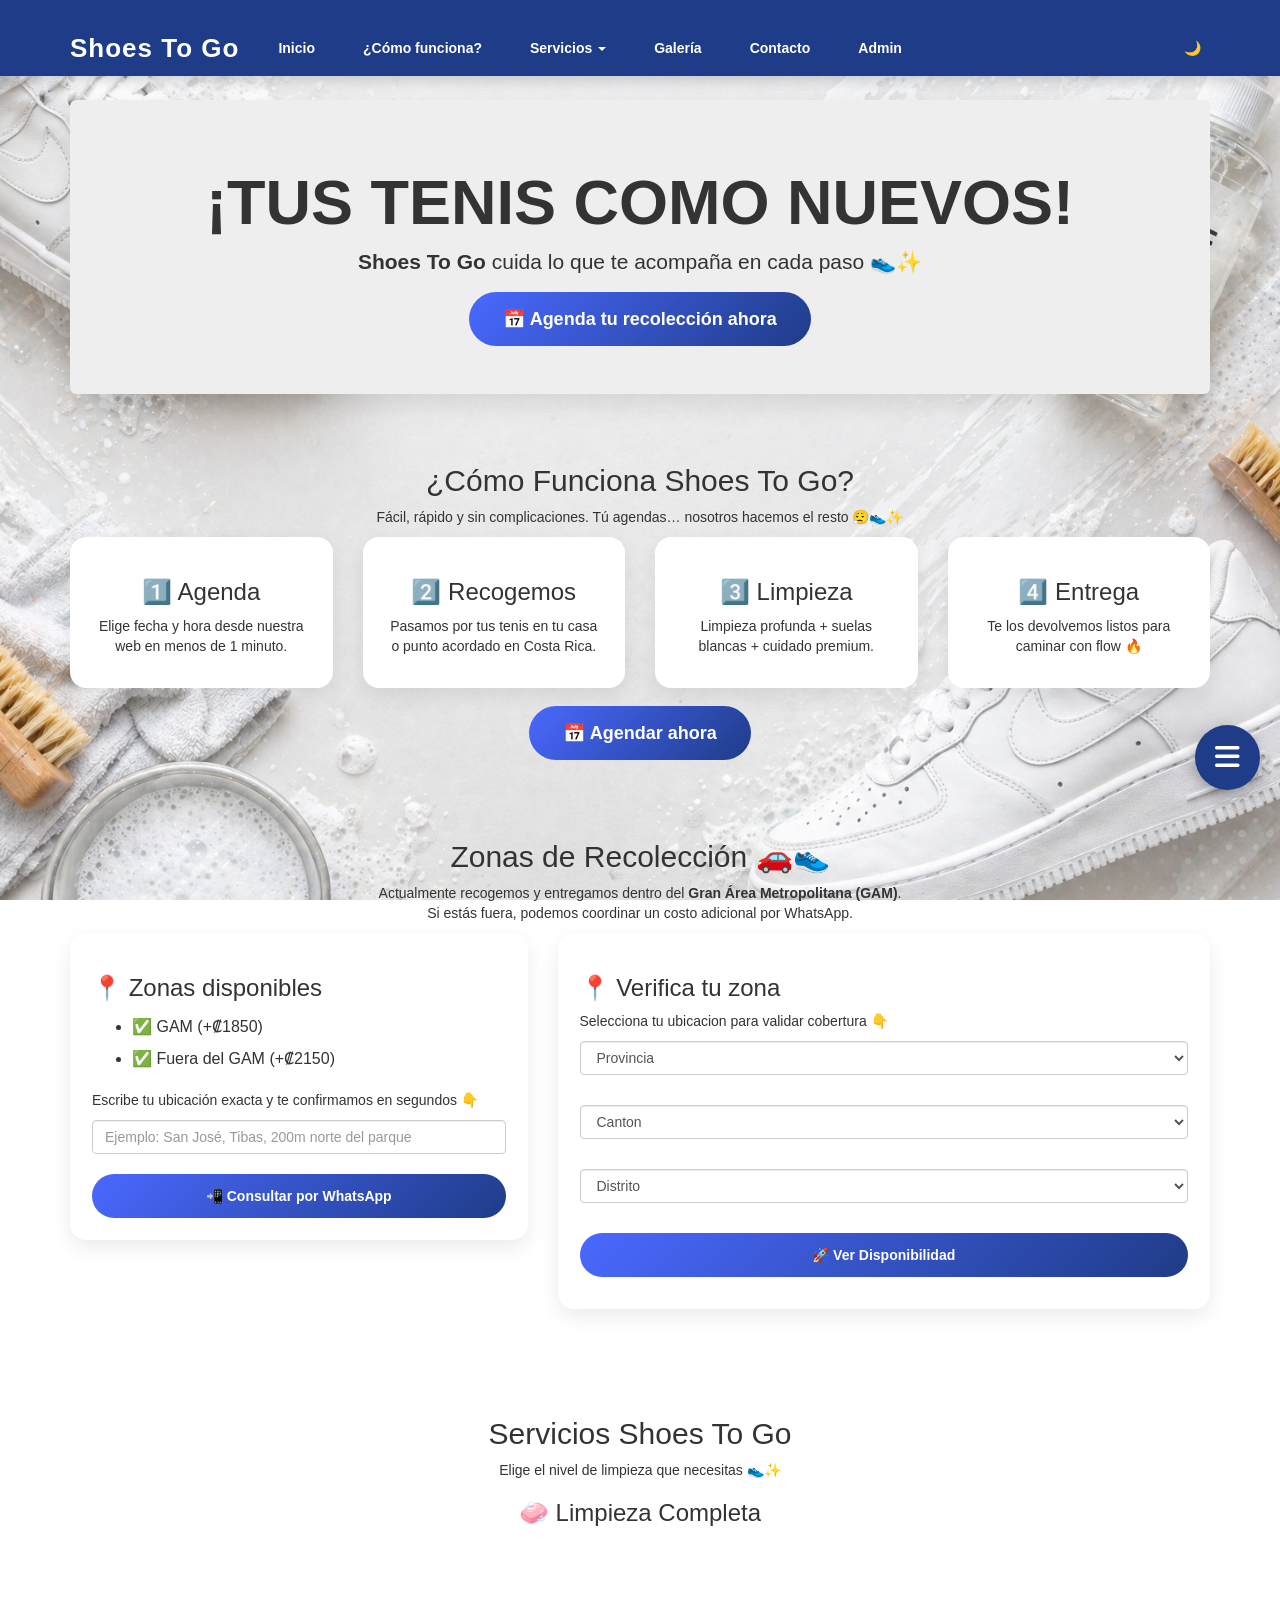
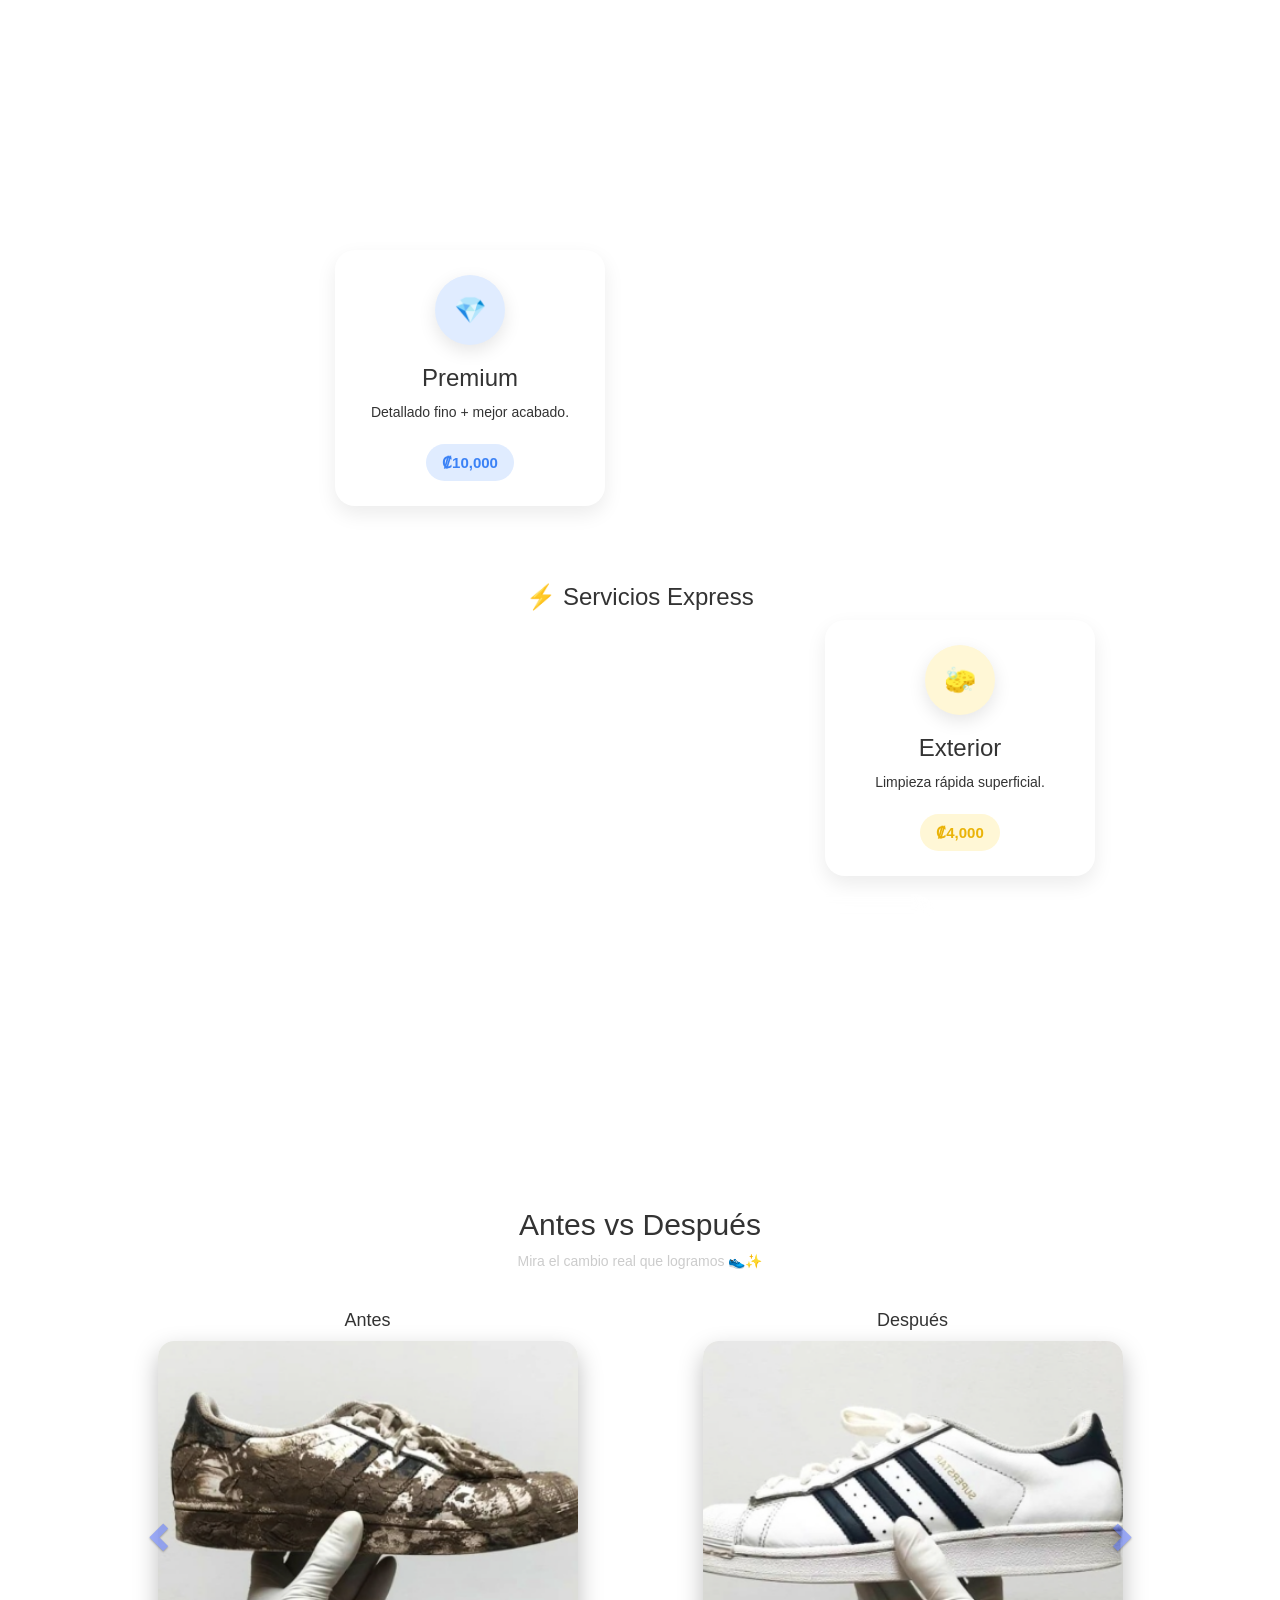
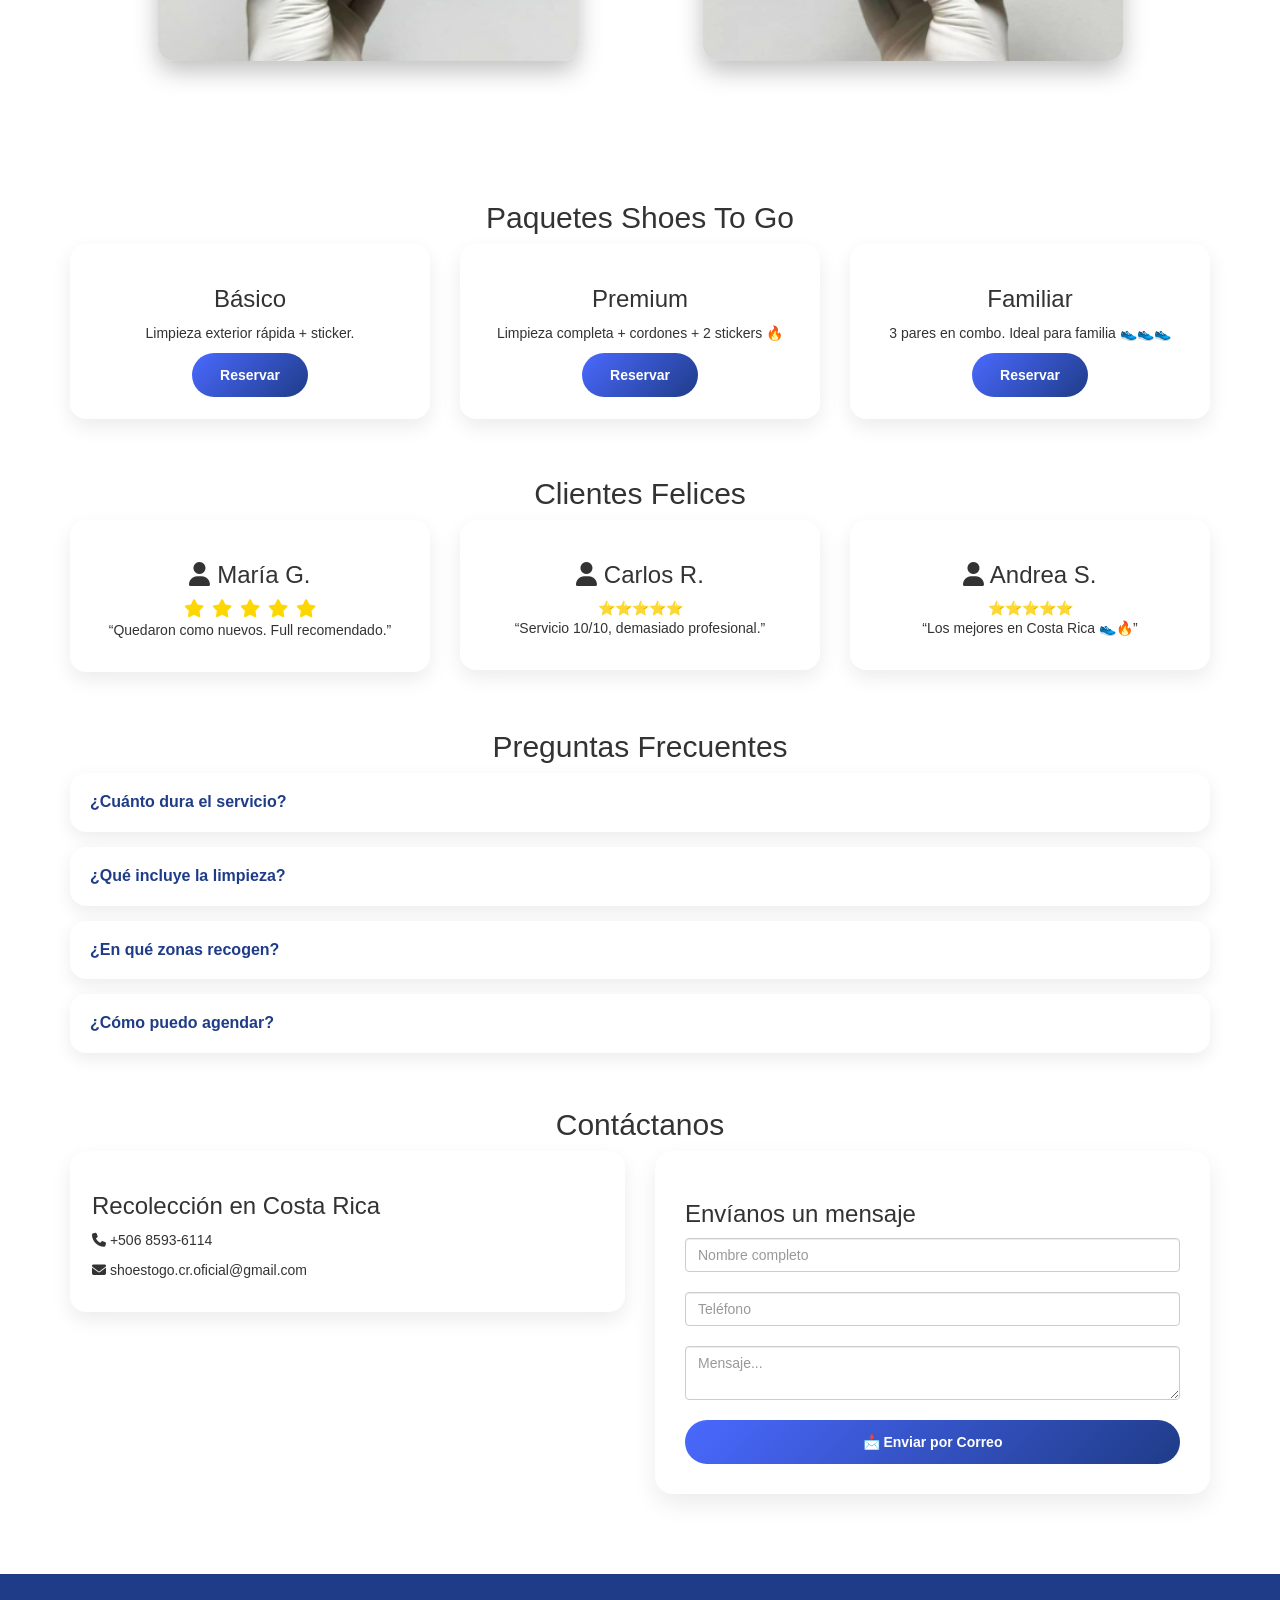
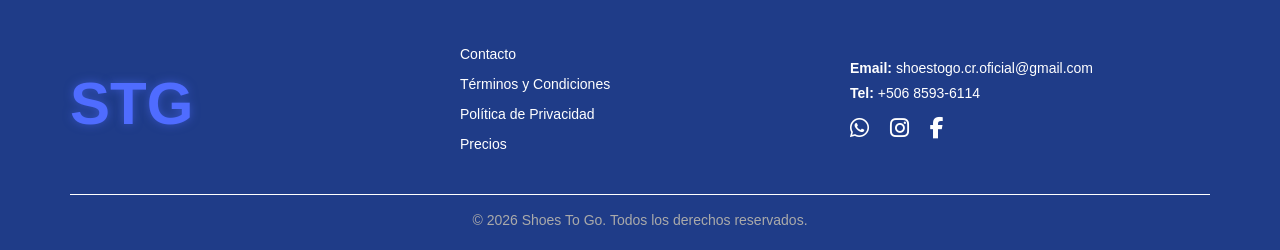
==== admin.html @ 9228f781 "Update admin.html" ====
<!DOCTYPE html>
<html lang="es">
<head>
<meta charset="UTF-8">
<title>Panel Admin | Shoes To Go</title>

<!-- Bootstrap -->
<link rel="stylesheet" href="https://maxcdn.bootstrapcdn.com/bootstrap/3.4.1/css/bootstrap.min.css">

<!-- TU CSS -->
<link rel="stylesheet" href="../style.css">

</head>

<body>

<!-- 🔒 LOGIN SIMPLE -->
<script>
let password = prompt("Ingrese contraseña");

if (password !== "N10e031583#") {
  alert("Acceso denegado");
  window.location.href = "index.html";
}
</script>

<div class="container">

  <h1 class="text-center">📊 Panel de Reservas</h1>

  <!-- 🔍 FILTRO -->
  <div class="text-center" style="margin-bottom:20px;">
    <input type="date" id="filtroFecha" class="form-control" style="width:200px; display:inline;">
    <button onclick="filtrar()" class="btn btn-primary">Filtrar</button>
    <button onclick="location.reload()" class="btn btn-default">Reset</button>
  </div>

  <!-- 💰 TOTAL -->
  <h3 class="text-center">💰 Total del día: <span id="totalDia">₡0</span></h3>

  <!-- 📋 TABLA -->
  <table class="table table-bordered">
    <thead>
      <tr>
        <th>Fecha</th>
        <th>Hora</th>
        <th>Cliente</th>
        <th>Servicio</th>
        <th>Total</th>
        <th>Acción</th>
      </tr>
    </thead>
    <tbody id="tablaReservas"></tbody>
  </table>

</div>

<!-- 🔥 FIREBASE -->
<script type="module">
import { initializeApp } from "https://www.gstatic.com/firebasejs/12.2.1/firebase-app.js";
import { getFirestore, collection, getDocs, deleteDoc, doc } from "https://www.gstatic.com/firebasejs/12.2.1/firebase-firestore.js";

const firebaseConfig = {
  apiKey: "AIzaSyBBHvm1l1LeutIsRWRnY1VtX_zbtYdESBU",
  authDomain: "shoes-to-go-8d5ed.firebaseapp.com",
  projectId: "shoes-to-go-8d5ed",
  storageBucket: "shoes-to-go-8d5ed.firebasestorage.app",
  messagingSenderId: "330613583692",
  appId: "1:330613583692:web:93935f1cec184a05e529e9"
};

const app = initializeApp(firebaseConfig);
const db = getFirestore(app);

// 🔥 CARGAR RESERVAS
async function cargarReservas() {
  let tabla = document.getElementById("tablaReservas");
  let total = 0;

  tabla.innerHTML = "";

  let snapshot = await getDocs(collection(db, "reservas"));

  snapshot.forEach(docSnap => {
    let data = docSnap.data();

    total += parseInt(data.total.replace(/[₡,]/g, "")) || 0;

    let fila = `
      <tr>
        <td>${data.fecha}</td>
        <td>${data.hora}</td>
        <td>${data.nombre}</td>
        <td>${data.servicio}</td>
        <td>${data.total}</td>
        <td>
          <button onclick="eliminarReserva('${docSnap.id}')" class="btn btn-danger btn-xs">❌</button>
        </td>
      </tr>
    `;

    tabla.innerHTML += fila;
  });

  document.getElementById("totalDia").innerText = "₡" + total.toLocaleString();
}

// 🔥 ELIMINAR
window.eliminarReserva = async function(id) {
  if (!confirm("¿Eliminar reserva?")) return;

  await deleteDoc(doc(db, "reservas", id));
  cargarReservas();
};

// 🔥 FILTRAR
window.filtrar = async function() {
  let fechaFiltro = document.getElementById("filtroFecha").value;
  let tabla = document.getElementById("tablaReservas");
  let total = 0;

  tabla.innerHTML = "";

  let snapshot = await getDocs(collection(db, "reservas"));

  snapshot.forEach(docSnap => {
    let data = docSnap.data();

    if (fechaFiltro && data.fecha !== fechaFiltro) return;

    total += parseInt(data.total.replace(/[₡,]/g, "")) || 0;

    let fila = `
      <tr>
        <td>${data.fecha}</td>
        <td>${data.hora}</td>
        <td>${data.nombre}</td>
        <td>${data.servicio}</td>
        <td>${data.total}</td>
        <td>
          <button onclick="eliminarReserva('${docSnap.id}')" class="btn btn-danger btn-xs">❌</button>
        </td>
      </tr>
    `;

    tabla.innerHTML += fila;
  });

  document.getElementById("totalDia").innerText = "₡" + total.toLocaleString();
};

cargarReservas();
</script>

<!-- 🌙 DARK MODE -->
<script>
if (localStorage.getItem("modoOscuro") === "true") {
  document.body.classList.add("dark-mode");
}
</script>

</body>
</html>
---- style.css ----
/* ============================= */
/* ✅ ESTILO GENERAL */
/* ============================= */

body {
    background: url("img/white.png") no-repeat center center fixed;
    background-size: cover;
    font-family: "Segoe UI", Tahoma, sans-serif;
    color: #333;
    padding-bottom: 80px;
    padding-top: 80px; /* 👈 ESTO ES LA SOLUCIÓN */
}

html, body {
    height: 100%;
}

body {
    display: flex;
    flex-direction: column;
    min-height: 100vh;
}

main {
    flex: 1;
}

.reservas-page {
    padding-top: 40px;
}

.container {
    margin-top: 20px;
    animation: fadeIn 0.6s ease-in-out;
}

/* ============================= */
/* 🔥 CONTACT HERO PRO */
/* ============================= */

.contact-hero {
  padding: 100px 0 60px;
  background: linear-gradient(135deg, rgba(74,105,255,0.1), rgba(0,0,0,0.05)),
              url("img/white.png");
  background-size: cover;
  background-position: center;
}

.contact-tag {
  color: #4a69ff;
  font-weight: bold;
  letter-spacing: 1px;
}

.contact-hero h1 {
  font-size: 42px;
  font-weight: bold;
  margin: 15px 0;
}

.contact-desc {
  font-size: 16px;
  opacity: 0.8;
}

.contact-points {
  margin-top: 20px;
}

.contact-points span {
  display: inline-block;
  margin-right: 15px;
  font-weight: 600;
}

.contact-img {
  width: 100%;
  max-width: 420px;
  border-radius: 20px;
  box-shadow: 0 20px 40px rgba(0,0,0,0.25);
}

/* ============================= */
/* 📞 CONTACT INFO */
/* ============================= */

.contact-info {
  padding: 80px 20px;
  text-align: center;
}

.contact-info h2 {
  font-size: 32px;
  margin-bottom: 10px;
}

.contact-info p {
  opacity: 0.8;
}

.contact-info .col-md-3 {
  margin-top: 30px;
  transition: 0.3s;
}

.contact-info .col-md-3:hover {
  transform: translateY(-5px);
}

.contact-info h3 {
  font-size: 28px;
}

.contact-info a {
  display: inline-block;
  margin-top: 10px;
  color: #4a69ff;
  font-weight: bold;
}

/* ============================= */
/* 🔥 HERO PREMIUM */
/* ============================= */

.contact-hero {
  padding: 100px 0;
  background: linear-gradient(135deg, #0b0f14, #1c1c1c);
  color: white;
}

.contact-tag {
  color: #4a69ff;
  font-weight: bold;
  letter-spacing: 1px;
}

.contact-hero h1 {
  font-size: 42px;
  font-weight: bold;
}

.contact-desc {
  margin: 20px 0;
  color: #ccc;
}

.contact-points span {
  display: inline-block;
  margin-right: 15px;
  font-weight: 600;
  color: #fff;
}

/* 🖼️ CARD IMAGEN */
.contact-card-img {
  background: #111;
  padding: 10px;
  border-radius: 20px;
  box-shadow: 0 20px 60px rgba(0,0,0,0.6);
}

.contact-card-img img {
  width: 100%;
  border-radius: 15px;
}

/* ============================= */
/* 📩 CONTACT INFO */
/* ============================= */

.contact-info {
  padding: 80px 20px;
  background: #111;
  color: white;
  text-align: center;
}

.contact-info h2 {
  font-size: 32px;
  margin-bottom: 15px;
}

.contact-info p {
  color: #bbb;
}

.contact-info .col-md-3 {
  margin-top: 30px;
}

/* ICONOS */
.contact-info h3 {
  font-size: 32px;
  color: #ff9900;
}

/* LINKS */
.contact-info a {
  display: inline-block;
  margin-top: 10px;
  color: #4a69ff;
  font-weight: bold;
}

/* HOVER PRO */
.contact-info .col-md-3:hover {
  transform: translateY(-5px);
  transition: 0.3s;
}

/* ============================= */
/* 🌙 MODO CLARO (opcional) */
/* ============================= */

body:not(.dark-mode) .contact-hero {
  background: linear-gradient(135deg, #f8f9ff, #eef2ff);
  color: #222;
}

body:not(.dark-mode) .contact-info {
  background: #fff;
  color: #222;
}

body:not(.dark-mode) .contact-info p {
  color: #555;
}

/* ============================= */
/* ☀️ FIX MODO CLARO CONTACT */
/* ============================= */

body:not(.dark-mode) .contact-hero {
  background: linear-gradient(135deg, #ffffff, #f3f6ff);
  color: #111;
}

body:not(.dark-mode) .contact-hero h1 {
  color: #111;
}

body:not(.dark-mode) .contact-desc {
  color: #444;
}

body:not(.dark-mode) .contact-points span {
  color: #222;
}

.contact-icon {
  font-size: 30px;
  margin-bottom: 10px;
  color: #1f3c88; /* 🔥 naranja como en la referencia */
}

/* Hover elegante */
.contact-info .col-md-3:hover .contact-icon {
  transform: scale(1.2);
  transition: 0.3s;
}

/* ============================= */
/* 🌙 DARK MODE CONTACT */
/* ============================= */

.dark-mode .contact-hero {
  background: linear-gradient(135deg, #0b0f14, #1c1c1c);
  color: white;
}

.dark-mode .contact-desc,
.dark-mode .contact-info p {
  color: #ccc;
}

.dark-mode .contact-info {
  background: transparent;
  color: white;
}

.dark-mode .contact-info a {
  color: #4a69ff;
}

/* ICONOS BASE */
.contact-icon {
  font-size: 32px;
  margin-bottom: 10px;
  transition: 0.3s;
}

/* COLORES DE MARCA */
.email {
  color: #4a69ff; /* azul tu marca */
}

.whatsapp {
  color: #25D366;
}

.facebook {
  color: #1877F2;
}

.instagram {
  color: #E1306C;
  text-shadow: 0 0 10px rgba(225,48,108,0.5);
}

@media (max-width: 768px) {
  .contact-info .col-md-3 {
    margin-bottom: 30px;
  }

  .contact-icon {
    font-size: 28px;
  }
}

.contact-icon {
  padding: 12px;
  border-radius: 50%;
  background: rgba(255,255,255,0.05);
}

/* HOVER PRO */
.contact-info .col-md-3:hover .contact-icon {
  transform: scale(1.2);
}

/* ============================= */
/* 📦 CONTACT CARDS */
/* ============================= */

.contact-card {
  background: rgba(255,255,255,0.05);
  padding: 25px;
  border-radius: 20px;
  text-align: center;
  backdrop-filter: blur(10px);
  transition: 0.3s;
  height: 100%;
}

/* Hover elegante */
.contact-card:hover {
  transform: translateY(-8px);
  box-shadow: 0 10px 30px rgba(0,0,0,0.4);
}

/* Iconos */
.contact-icon {
  font-size: 32px;
  margin-bottom: 10px;
}

/* Texto */
.contact-card p {
  font-weight: bold;
  margin-top: 10px;
}

.contact-card a {
  display: inline-block;
  margin-top: 8px;
  color: #4a69ff;
}

/* ============================= */
/* 🌙 DARK MODE */
/* ============================= */

.dark-mode .contact-card {
  background: rgba(255,255,255,0.05);
}

/* ============================= */
/* ☀️ LIGHT MODE */
/* ============================= */

body:not(.dark-mode) .contact-card {
  background: #ffffff;
  box-shadow: 0 5px 20px rgba(0,0,0,0.1);
}

@media (max-width: 768px) {
  .contact-card {
    margin-bottom: 20px;
  }
}

.contact-card.whatsapp:hover {
  box-shadow: 0 0 20px #25D366;
}

.contact-card.facebook:hover {
  box-shadow: 0 0 20px #1877F2;
}

.contact-card.instagram:hover {
  box-shadow: 0 0 20px #E1306C;
}

.contact-card span {
  display: block;
  font-size: 14px;
  margin-top: 5px;
  word-break: break-word;
  overflow-wrap: break-word;
}

@media (max-width: 768px) {

  .contact-hero {
    padding: 60px 20px;
    text-align: center;
  }

  .contact-hero h1 {
    font-size: 28px;
  }

  .contact-desc {
    font-size: 14px;
  }

  .contact-points span {
    display: block;
    margin: 8px 0;
  }

}

/* ============================= */
/* ✅ NAVBAR CORPORATIVA PREMIUM */
/* ============================= */


.navbar-inverse {
    background: #1f3c88 !important;
    border: none !important;
    border-radius: 0 !important;
    box-shadow: 0 4px 14px rgba(0,0,0,0.18);
}

/* Logo */
.navbar-inverse .navbar-brand {
    color: white !important;
    font-weight: 900;
    font-size: 26px !important;
    letter-spacing: 1px;
    padding: 18px 15px !important;
}

/* Links */
.navbar-inverse .navbar-nav > li > a {
    color: white !important;
    font-weight: 600;
    padding: 10px 18px !important;
    margin: 8px 6px !important;
    border-radius: 14px;
    transition: all 0.3s ease;
}

/* Hover */
.navbar-inverse .navbar-nav > li > a:hover {
    background: rgba(255,255,255,0.20) !important;
    box-shadow: 0 4px 12px rgba(0,0,0,0.18);
    transform: translateY(-2px);
}



/* ============================= */
/* ✅ DROPDOWN NAVBAR PREMIUM */
/* ============================= */

.dropdown-menu {
    border-radius: 14px !important;
    padding: 10px 0;
    border: none;
    box-shadow: 0 8px 20px rgba(0,0,0,0.2);
}

.dropdown-menu li a {
    padding: 12px 18px;
    font-weight: 600;
    color: #1f3c88 !important;
    transition: 0.3s;
}

.dropdown-menu li a:hover {
    background: #f2f5ff !important;
    color: #4a69ff !important;
}

/* Botón Dark Mode */
.dark-btn {
    font-size: 20px !important;
    padding: 10px 14px !important;
    margin-top: 6px !important;
    border-radius: 50% !important;
}

.dark-btn:hover {
    background: rgba(255,255,255,0.25) !important;
}

/* Responsive navbar */
@media (max-width: 768px) {
    .navbar-inverse .navbar-nav > li > a {
        margin: 6px 0 !important;
        text-align: center;
        border-radius: 12px;
    }
}

/* ============================= */
/* ✅ TITULOS */
/* ============================= */

h1, h2, h3, h4 {
    font-weight: 800;
    color: #1f3c88;
    margin-bottom: 20px;
}

/* ============================= */
/* ✅ HERO / JUMBOTRON */
/* ============================= */

.jumbotron {
    background: white;
    border-radius: 18px;
    padding: 40px;
    box-shadow: 0 10px 25px rgba(0,0,0,0.1);
}

.jumbotron h1 {
    font-weight: 900;
}

/* ============================= */
/* ✅ BOTONES PREMIUM */
/* ============================= */

.btn {
    border-radius: 50px !important;
    padding: 12px 26px !important;
    font-weight: 700 !important;
    font-size: 15px;
    transition: all 0.3s ease;
}

.btn-primary {
    background: linear-gradient(135deg, #4a69ff, #1f3c88) !important;
    border: none !important;
}

.btn-primary:hover {
    background: linear-gradient(135deg, #1f3c88, #4a69ff) !important;
    transform: translateY(-2px);
}

.btn-lg {
    padding: 15px 34px !important;
    font-size: 18px !important;
}

/* Botón Reservar igual en paquetes */
.btn-reservar {
    background: linear-gradient(135deg, #4a69ff, #1f3c88) !important;
    color: white !important;
    border: none !important;
    padding: 12px 28px !important;
    border-radius: 50px !important;
    font-weight: 800 !important;
    display: inline-block;
}

.btn-reservar:hover {
    transform: translateY(-2px);
    box-shadow: 0 10px 18px rgba(0,0,0,0.18);
}

/* ============================= */
/* ✅ CARDS */
/* ============================= */

.card-status {
    background: white;
    border-radius: 16px;
    padding: 22px;
    margin-bottom: 18px;
    box-shadow: 0 8px 20px rgba(0,0,0,0.08);
    transition: transform 0.3s ease;
    overflow: hidden;
}

.card-status:hover {
    transform: translateY(-6px);
    box-shadow: 0 12px 25px rgba(0,0,0,0.12);
}

/* ============================= */
/* ✅ FORMULARIOS */
/* ============================= */

form {
    background: white;
    padding: 30px;
    border-radius: 18px;
    box-shadow: 0 10px 25px rgba(0,0,0,0.08);
}

.form-control {
    border-radius: 12px;
    border: 1px solid #ccd;
}

.form-control:focus {
    border-color: #4a69ff;
    box-shadow: 0 0 6px rgba(74,105,255,0.4);
}

/* ============================= */
/* 🎞️ SLIDER GALERÍA */
/* ============================= */

/* ============================= */
/* 🎞️ GALERÍA PRO (ANTES VS DESPUÉS) */
/* ============================= */

#galeria h2 {
    margin-bottom: 10px;
}

#galeria p {
    margin-bottom: 30px;
    color: #ccc;
}

/* Contenedor del carrusel */
.carousel-inner {
    min-height: 460px;
}

/* Cada slide centrado */
.carousel .item {
    display: flex;
    justify-content: center;
    align-items: center;
    min-height: 460px;
}

/* Contenido interno (Antes vs Después) */
.carousel .row {
    display: flex;
    justify-content: center;
    align-items: center;
    gap: 80px; /* separación entre imágenes */
}

/* IMÁGENES */
.compare-img {
    width: 100%;
    max-width: 420px;   /* tamaño grande */
    height: 320px;      /* altura uniforme */
    object-fit: cover;  /* recorte limpio */
    border-radius: 16px;
    display: block;
    margin: 10px auto;
    box-shadow: 0 10px 25px rgba(0,0,0,0.25);
}

/* Títulos "Antes / Después" */
.carousel h4 {
    margin-bottom: 10px;
}

/* ============================= */
/* 🔘 INDICADORES (puntitos) */
/* ============================= */

.carousel-indicators {
    bottom: -10px; /* centrados abajo */
}

.carousel-indicators li {
    background-color: #aaa;
    width: 10px;
    height: 10px;
    border-radius: 50%;
}

.carousel-indicators .active {
    background-color: #4a69ff;
}

/* ============================= */
/* ⬅️➡️ FLECHAS */
/* ============================= */

.carousel-control {
    background: none !important;
}

.carousel-control .glyphicon {
    font-size: 30px;
    color: #4a69ff;
}

/* ============================= */
/* 📱 RESPONSIVE (celular) */
/* ============================= */

@media (max-width: 768px) {

    .carousel .row {
        flex-direction: column;
        gap: 20px;
    }

    .compare-img {
        max-width: 90%;
        height: 250px;
    }

    .carousel-inner {
        min-height: 520px;
    }
}

/* Títulos */
.carousel h4 {
    margin-bottom: 10px;
}

/* ============================= */
/* ⭐ TESTIMONIOS */
/* ============================= */

.stars i {
    color: gold;
    font-size: 18px;
    margin: 2px;
}

/* ============================= */
/* ❓ FAQ ACORDEÓN */
/* ============================= */

.faq-item {
    background: white;
    border-radius: 16px;
    margin-bottom: 15px;
    box-shadow: 0 6px 18px rgba(0,0,0,0.08);
    overflow: hidden;
}

.faq-question {
    width: 100%;
    padding: 18px 20px;
    background: none;
    border: none;
    font-size: 16px;
    font-weight: 800;
    color: #1f3c88;
    text-align: left;
    cursor: pointer;
}

.faq-answer {
    max-height: 0;
    overflow: hidden;
    padding: 0 20px;
    font-size: 15px;
    color: #444;
    line-height: 1.6;
    transition: max-height 0.4s ease;
}

.faq-item.active .faq-answer {
    max-height: 200px;
    padding: 0 20px 18px;
}

/* ============================= */
/* ✅ FOOTER */
/* ============================= */

.dark-mode .footer-pro-v2 {
  background: #0b0f14 !important;
  color: #fff !important;
}

.dark-mode .footer-pro-v2 a {
    color: #ddd;
}

.footer-pro-v2 {
  background: #1f3c88;
  color: #333;
  padding: 40px 0 20px;
  margin-top: 80px;
}

/* layout */
.footer-content {
  display: flex;
  align-items: center;
  justify-content: space-between;
}

.footer-logo h1 {
  font-size: 60px;
  font-weight: bold;
  color: #4f6cff;
  text-shadow: 0 0 10px rgba(79, 108, 255, 0.5);
}

/* links */
.footer-links ul {
  list-style: none;
  padding: 0;
}

.footer-links li {
  margin: 10px 0;
}

.footer-links a {
  color: #ddd;
  text-decoration: none;
  transition: 0.3s;
}

.footer-links a:hover {
  color: #6a5cff;
}

/* contacto */
.footer-contact p {
  margin: 5px 0;
}

/* redes */
.footer-social {
  margin-top: 10px;
}

.footer-social a {
  margin-right: 15px;
  font-size: 22px;
  color: #fff;
  transition: 0.3s;
}

.footer-social a:hover {
  color: #6a5cff;
}

/* línea */
.footer-pro-v2 hr {
  border-color: #222;
  margin: 30px 0 15px;
}

/* copyright */
.footer-bottom {
  font-size: 14px;
  color: #aaa;
}

/* ============================= */
/* 🔥 FIX FOOTER BLANCO TOTAL */
/* ============================= */

.footer-pro-v2,
.footer-pro-v2 p,
.footer-pro-v2 a,
.footer-pro-v2 strong,
.footer-pro-v2 li {
    color: #ffffff !important;
}

/* Línea blanca */
.footer-pro-v2 hr {
    border-color: #ffffff !important;
}

/* Redes */
.footer-social a {
    color: #ffffff !important;
}

/* Hover opcional (más pro) */
.footer-social a:hover {
    color: #4a69ff !important;
}

/* ============================= */
/* ✅ FLOATING MENU APP */
/* ============================= */

.floating-menu {
    position: fixed;
    bottom: 110px;
    right: 20px;
    z-index: 999;
}

/* Botón principal */
.main-float-btn {
    width: 65px;
    height: 65px;
    border-radius: 50%;
    border: none;
    background: #1f3c88;
    color: white;
    font-size: 28px;
    cursor: pointer;
    box-shadow: 0 6px 15px rgba(0,0,0,0.3);
    transition: transform 0.3s ease;
}

.main-float-btn:hover {
    transform: scale(1.1);
}

/* Opciones */
.float-option {
    position: absolute;
    right: 0;
    width: 55px;
    height: 55px;
    border-radius: 50%;
    text-align: center;
    line-height: 55px;
    font-size: 24px;
    color: white;
    text-decoration: none;
    opacity: 0;
    pointer-events: none;
    transition: all 0.3s ease;
}

/* Colores */
.float-option.whatsapp { background: #25d366; }
.float-option.instagram { background: linear-gradient(135deg, #fd1d1d, #833ab4, #fcb045); }
.float-option.tiktok { background: black; }
.float-option.facebook { background: #1877f2; }
.float-option.calendar { background: #4a69ff; }

/* Activo */
.floating-menu.active .float-option {
    opacity: 1;
    pointer-events: auto;
}

/* Posiciones */
.floating-menu.active .whatsapp { transform: translateY(-70px); }
.floating-menu.active .instagram { transform: translateY(-140px); }
.floating-menu.active .tiktok { transform: translateY(-210px); }
.floating-menu.active .facebook { transform: translateY(-280px); }
.floating-menu.active .calendar { transform: translateY(-350px); }

/* Hover */
.float-option:hover {
    transform: scale(1.08);
    box-shadow: 0 8px 18px rgba(0,0,0,0.25);
}

/* ============================= */
/* 🌙 DARK MODE COMPLETO */
/* ============================= */

.dark-mode {
    background: url("img/dark.png") no-repeat center center fixed;
    background-size: cover !important;
    color: white !important;
}

.dark-mode .jumbotron,
.dark-mode form,
.dark-mode .card-status,
.dark-mode .faq-item {
    background: #1e1e1e !important;
    color: white !important;
}

.dark-mode h1,
.dark-mode h2,
.dark-mode h3,
.dark-mode h4 {
    color: #4a69ff !important;
}

.dark-mode .faq-question {
    color: #4a69ff !important;
}

.dark-mode .faq-answer {
    color: #ddd !important;
}

.dark-mode .navbar-inverse,
.dark-mode .footer {
    background: black !important;
}

.dark-mode .form-control {
    background: #111 !important;
    color: white !important;
    border: 1px solid #444;
}

.dark-mode .dropdown-menu {
    background: #1e1e1e !important;
}

.dark-mode .dropdown-menu li a {
    color: white !important;
}

.dark-mode .dropdown-menu li a:hover {
    background: #333 !important;
}

#zonas {
  padding-top: 40px;
  padding-bottom: 50px;
}

#zonas iframe {
  box-shadow: 0 8px 20px rgba(0,0,0,0.15);
}

/* ============================= */
/* 🌙 DARK MODE - EXTRAS FIX */
/* ============================= */

.dark-mode .extras-box {
    background: #1e1e1e !important;
    color: white !important;
    box-shadow: inset 0 0 10px rgba(255,255,255,0.05);
}

.dark-mode .extras-box label {
    color: white !important;
}

.dark-mode .extras-box input {
    accent-color: #4a69ff; /* color bonito del check */
}

/* ============================= */
/* 🗺️ MAPA RESPONSIVE FIX FINAL */
/* ============================= */

.map-container {
    position: relative;
    width: 100%;
    padding-bottom: 56.25%; /* Proporción 16:9 */
    border-radius: 18px;
    overflow: hidden;
    box-shadow: 0 8px 20px rgba(0,0,0,0.15);
}

.map-container iframe {
    position: absolute;
    top: 0;
    left: 0;
    width: 100%;
    height: 100%;
    border: 0;
}

#zonas select {
    margin-bottom: 10px;
}
#resultadoZona {
    font-weight: bold;
    font-size: 16px;
}

/* ============================= */
/* 🚀 SERVICIOS PRO UI */
/* ============================= */

#servicios .row {
    display: flex;
    flex-wrap: wrap;
    justify-content: center;
    gap: 20px;
}

#servicios .col-md-4 {
    width: 300px;
}

/* CARD MEJORADA */
.service-card {
    border-radius: 20px;
    padding: 25px;
    position: relative;
    backdrop-filter: blur(10px);
    transition: all 0.3s ease;
}

.service-card:hover {
    transform: translateY(-8px) scale(1.02);
    box-shadow: 0 15px 30px rgba(0,0,0,0.15);
}

/* ICONO */
.icon-circle {
    width: 70px;
    height: 70px;
    border-radius: 50%;
    margin: 0 auto 15px;
    display: flex;
    align-items: center;
    justify-content: center;
    font-size: 26px;
    box-shadow: 0 6px 18px rgba(0,0,0,0.1);
}

/* PRECIO */
.price {
    margin-top: 12px;
    padding: 8px 16px;
    border-radius: 20px;
    display: inline-block;
    font-weight: bold;
    font-size: 15px;
}

/* ============================= */
/* 🎨 COLORES */
/* ============================= */

.pink { background: #ffe0f0; color: #ff4da6; }
.orange { background: #ffe8d6; color: #ff8c42; }
.red { background: #ffe0e0; color: #ff4d4d; }
.blue { background: #e0ecff; color: #3b82f6; }
.purple { background: #efe0ff; color: #8b5cf6; }

.green { background: #e0ffe5; color: #22c55e; }
.violet { background: #f3e8ff; color: #a855f7; }
.yellow { background: #fff7d6; color: #eab308; }
.cyan { background: #e0f7ff; color: #06b6d4; }
.sky { background: #e0f2ff; color: #0ea5e9; }

.extras-box {
    background: #f8f9ff;
    padding: 15px;
    border-radius: 12px;
    box-shadow: inset 0 0 10px rgba(0,0,0,0.05);
}

.extras-box label {
    display: block;
    padding: 6px;
    cursor: pointer;
    font-weight: 600;
}

.extras-box input {
    margin-right: 8px;
}



/* responsive */
@media (max-width: 768px) {
  .footer-content {
    flex-direction: column;
    text-align: center;
    gap: 20px;
  }

  .footer-logo h1 {
    font-size: 40px;
  }
}



/* ============================= */
/* 📱 RESPONSIVE */
/* ============================= */

@media (max-width: 768px) {
    .map-responsive {
        padding-bottom: 75%; /* más cuadrado en celular */
    }
}

@media (max-width: 768px) {
    .jumbotron {
        padding: 25px;
    }

    .footer {
        font-size: 14px;
        padding: 12px;
    }
}

/* ============================= */
/* ✅ ANIMACIÓN */
/* ============================= */

@keyframes fadeIn {
    from {
        opacity: 0;
        transform: translateY(15px);
    }
    to {
        opacity: 1;
        transform: translateY(0);
    }
}

@keyframes fadeIn {}

@media (max-width: 768px) {
  .contact-card-img img {
    max-width: 90%;
    margin-top: 20px;
  }
}
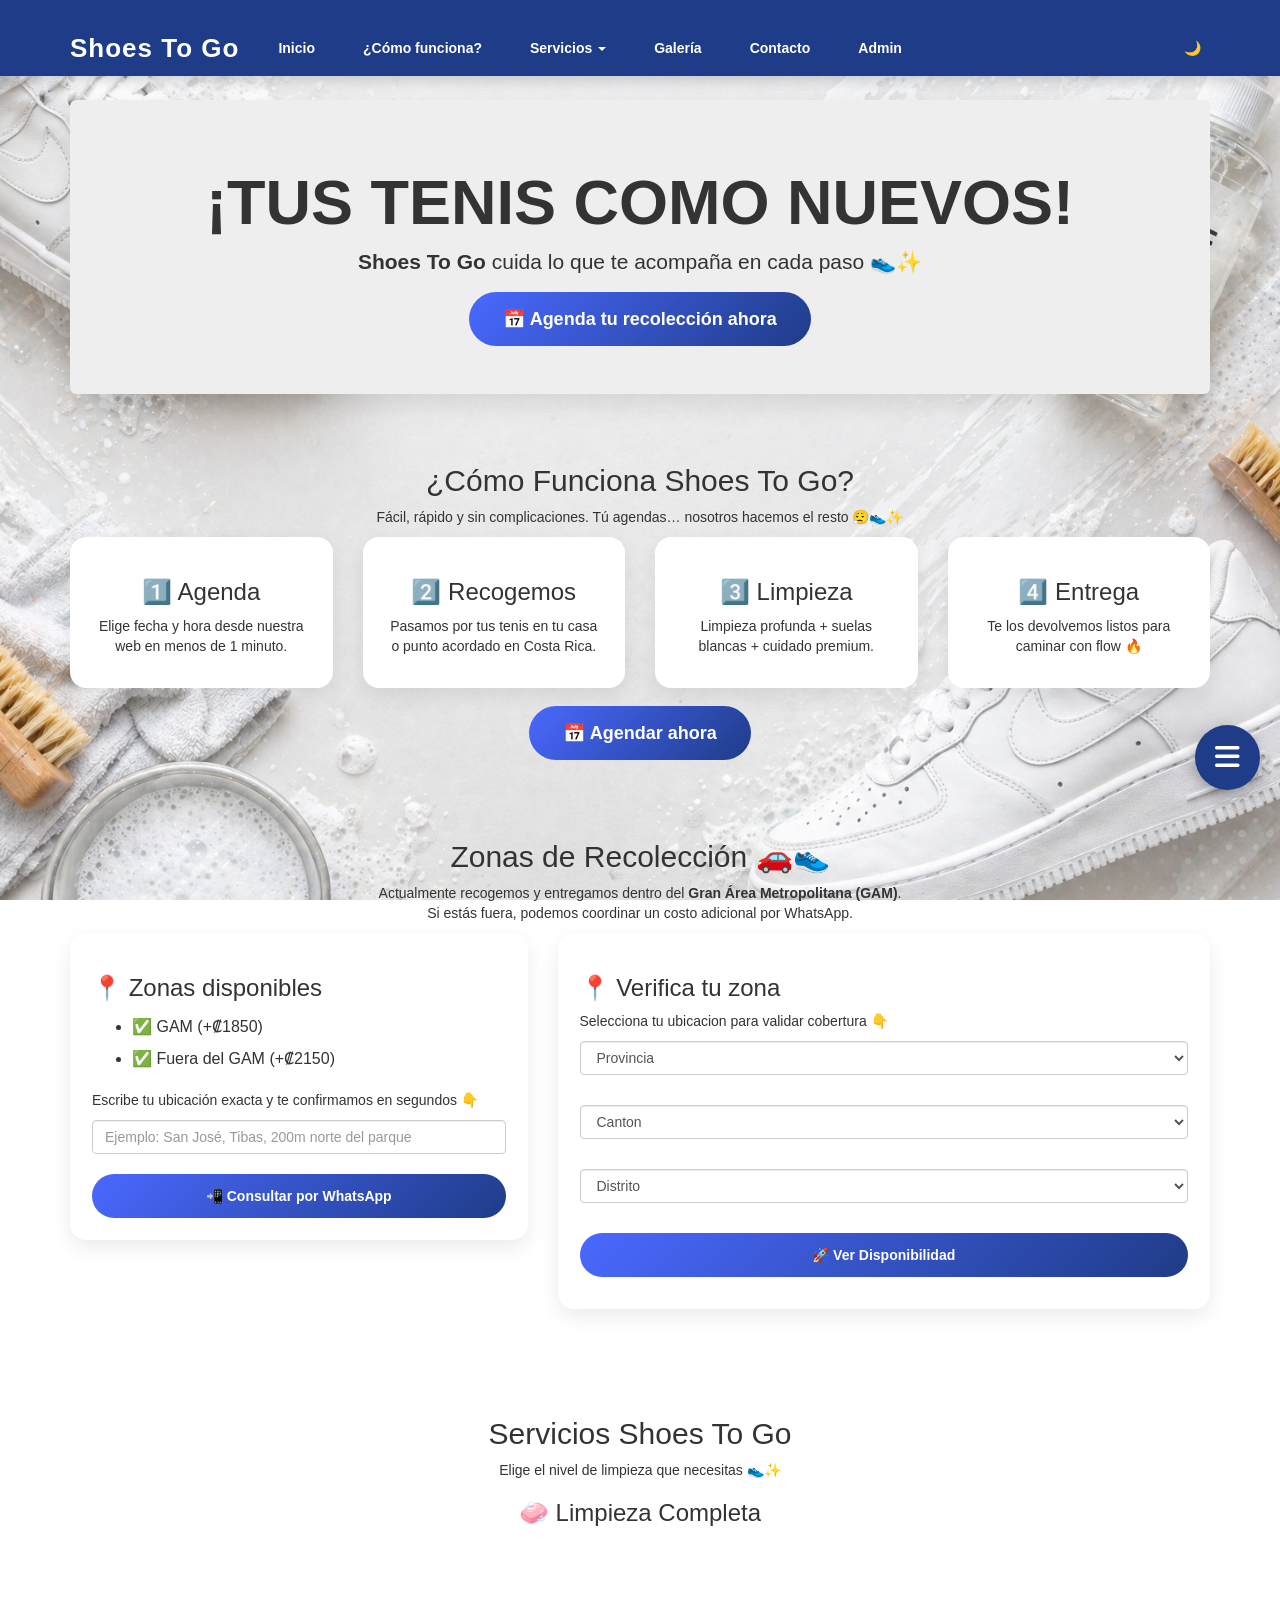
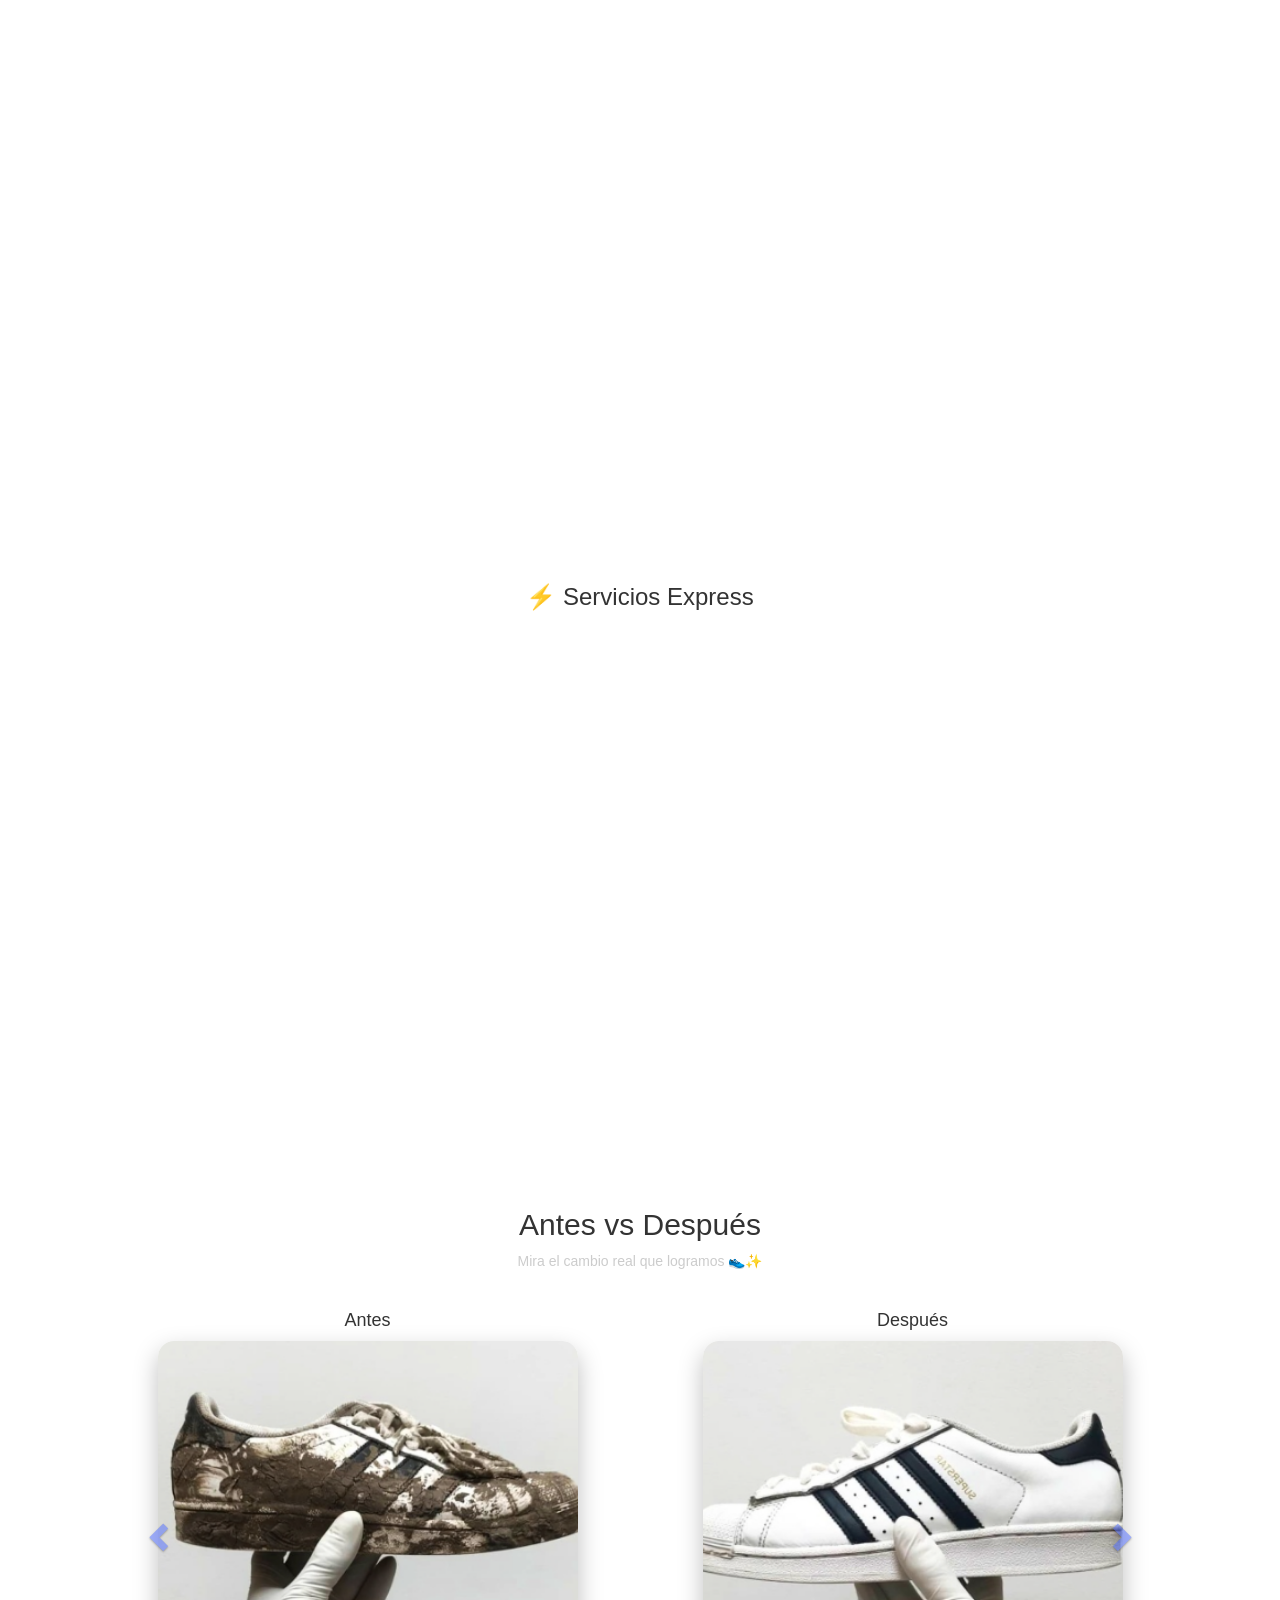
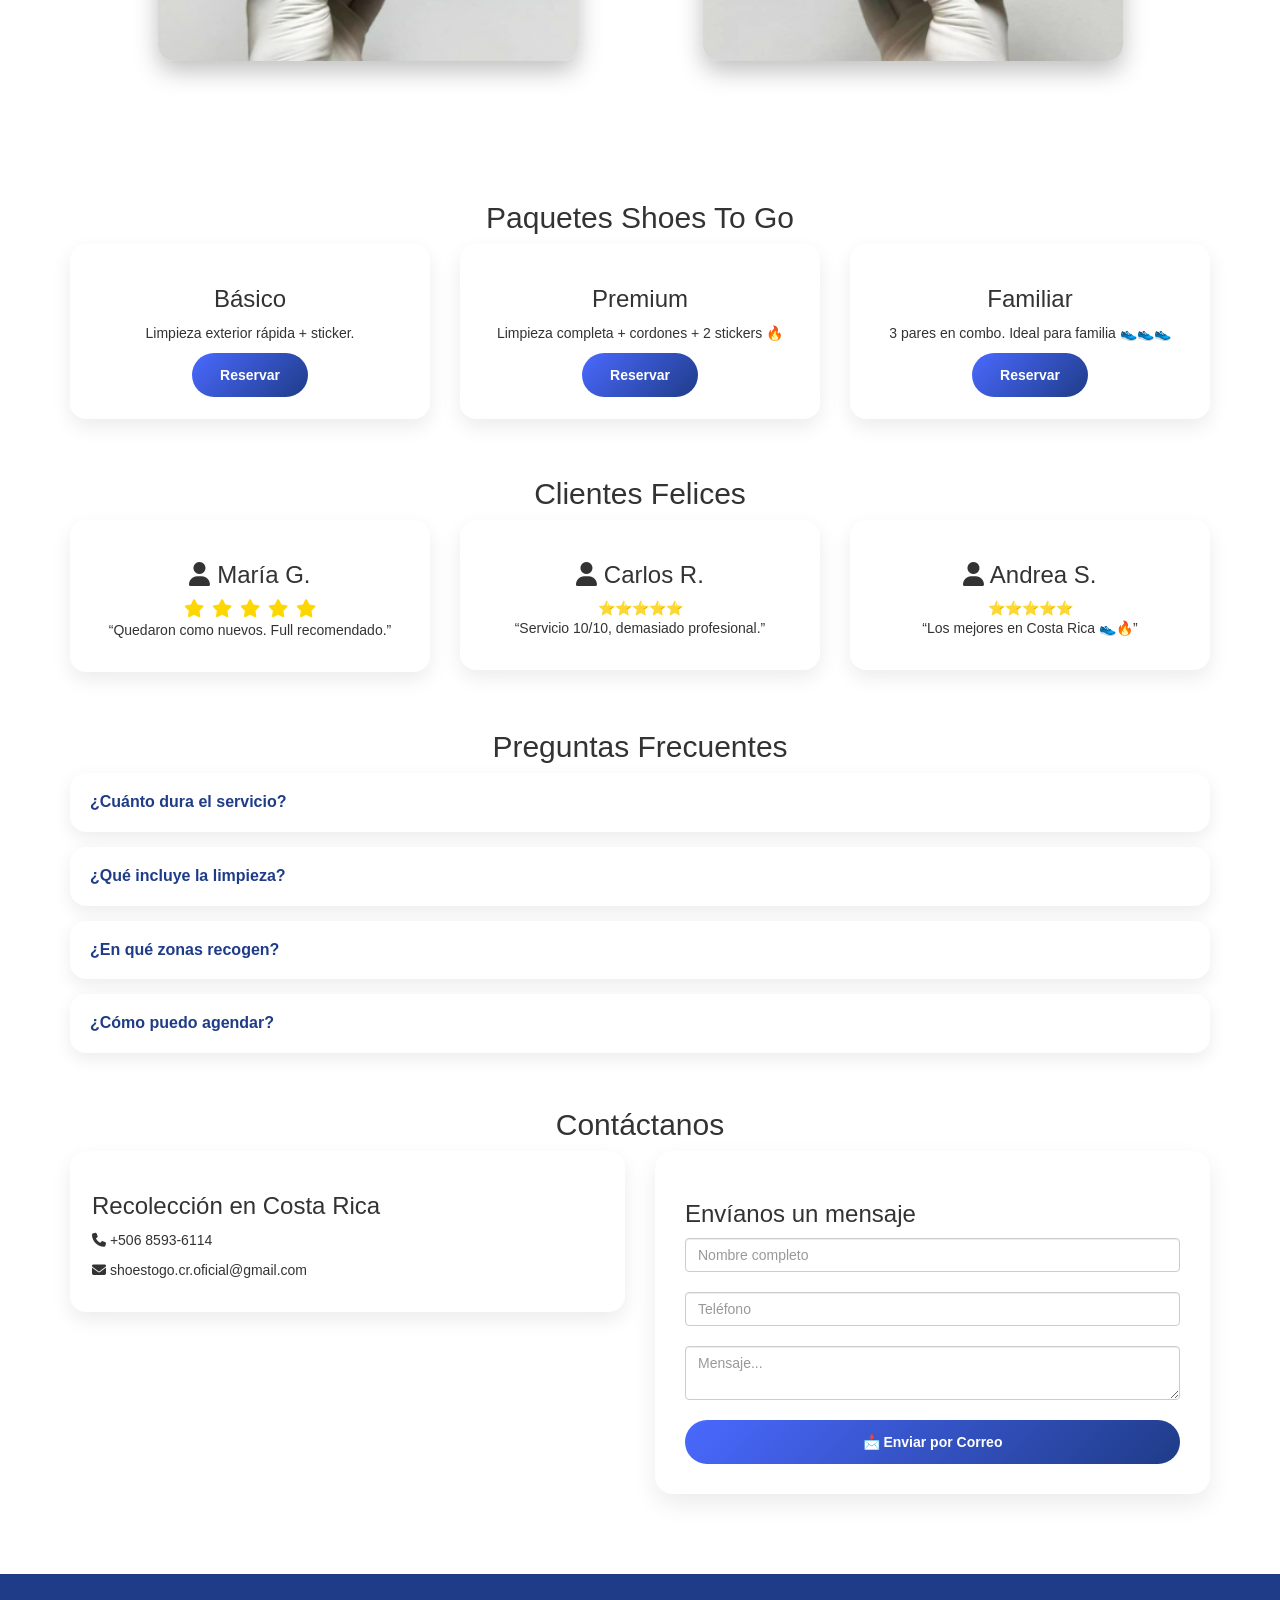
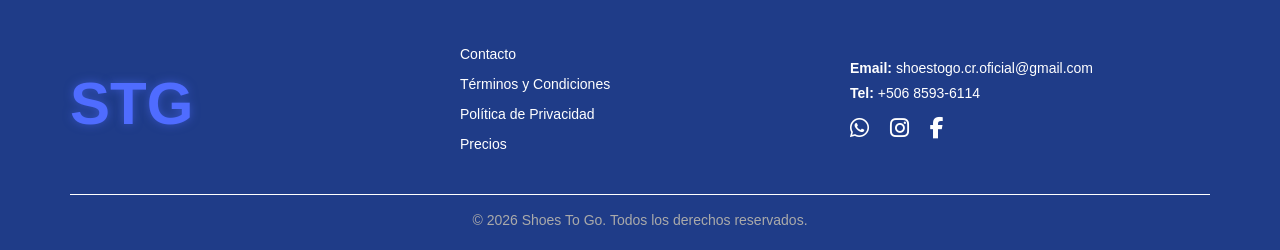
==== commit a7342325: "Update admin.html" ====
--- a/admin.html
+++ b/admin.html
@@ -8,7 +8,7 @@
 <link rel="stylesheet" href="https://maxcdn.bootstrapcdn.com/bootstrap/3.4.1/css/bootstrap.min.css">
 
 <!-- TU CSS -->
-<link rel="stylesheet" href="../style.css">
+<link rel="stylesheet" href="style.css">
 
 </head>
 
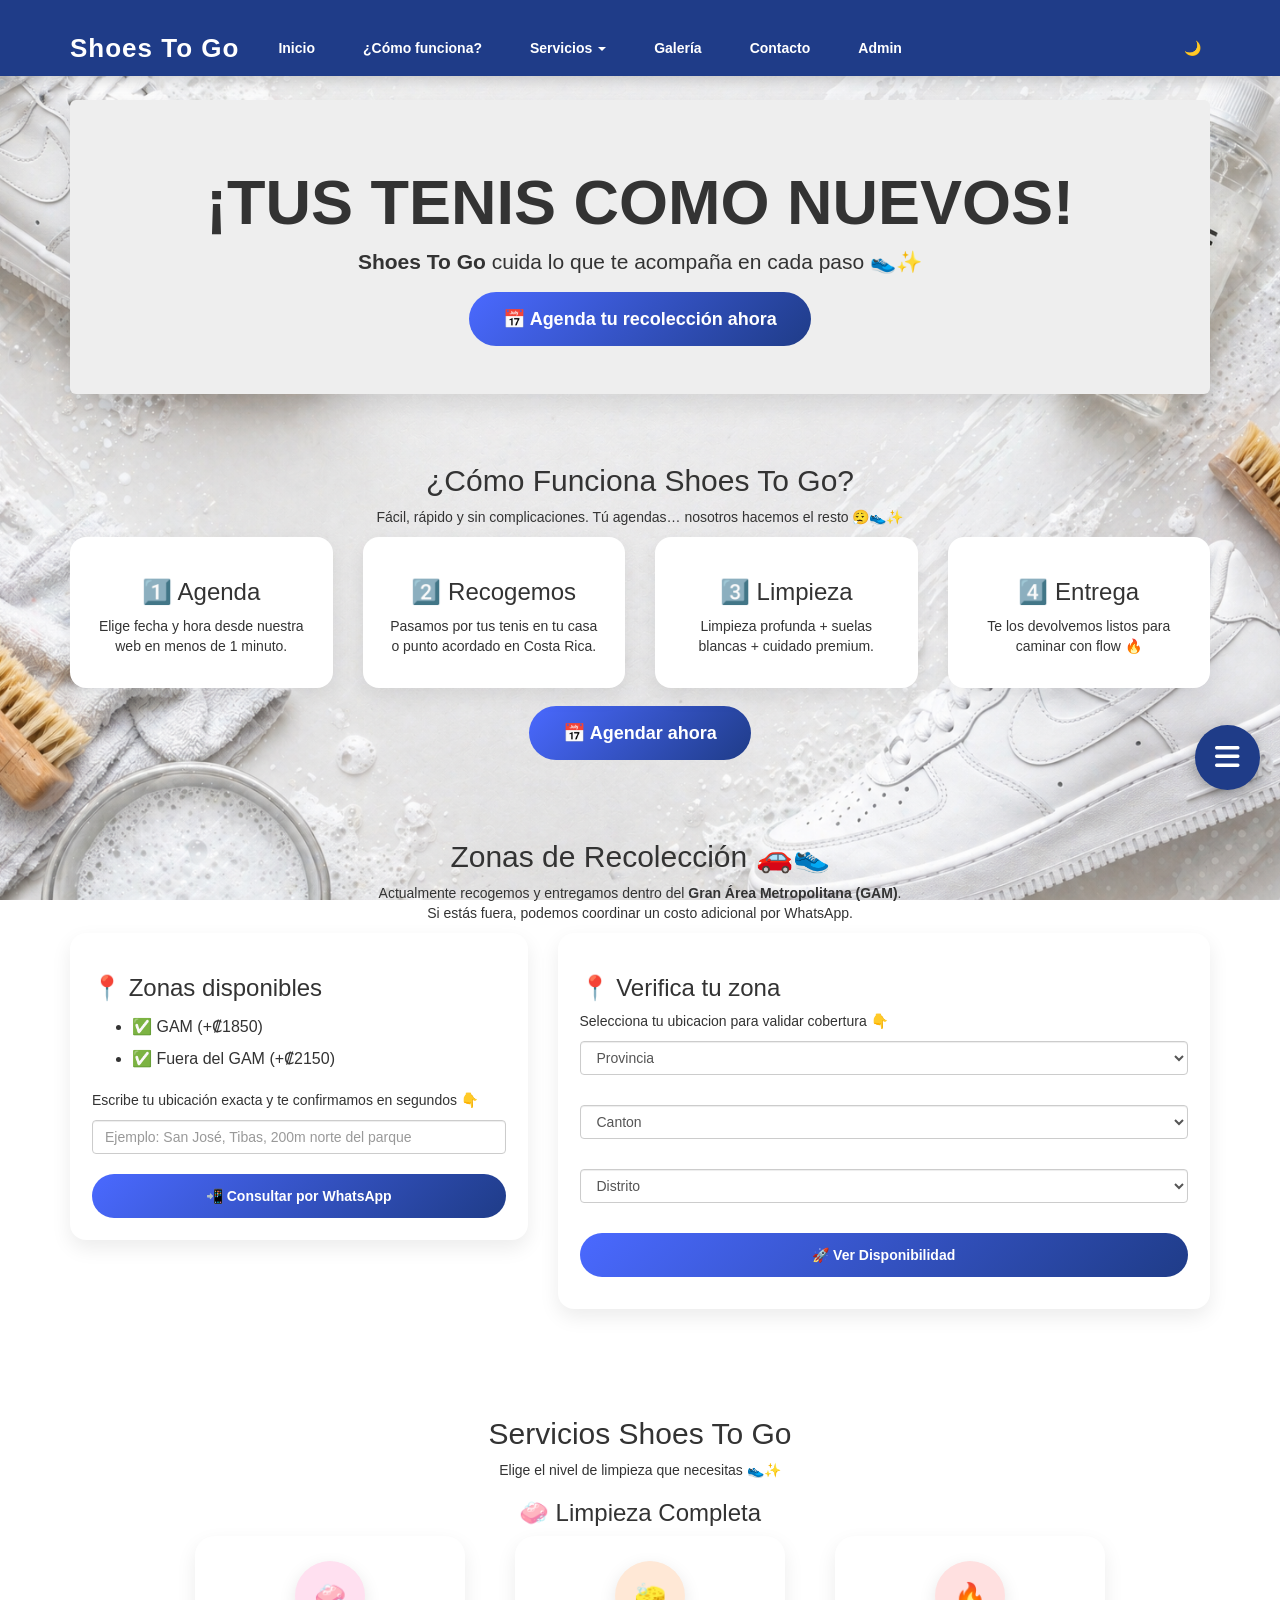
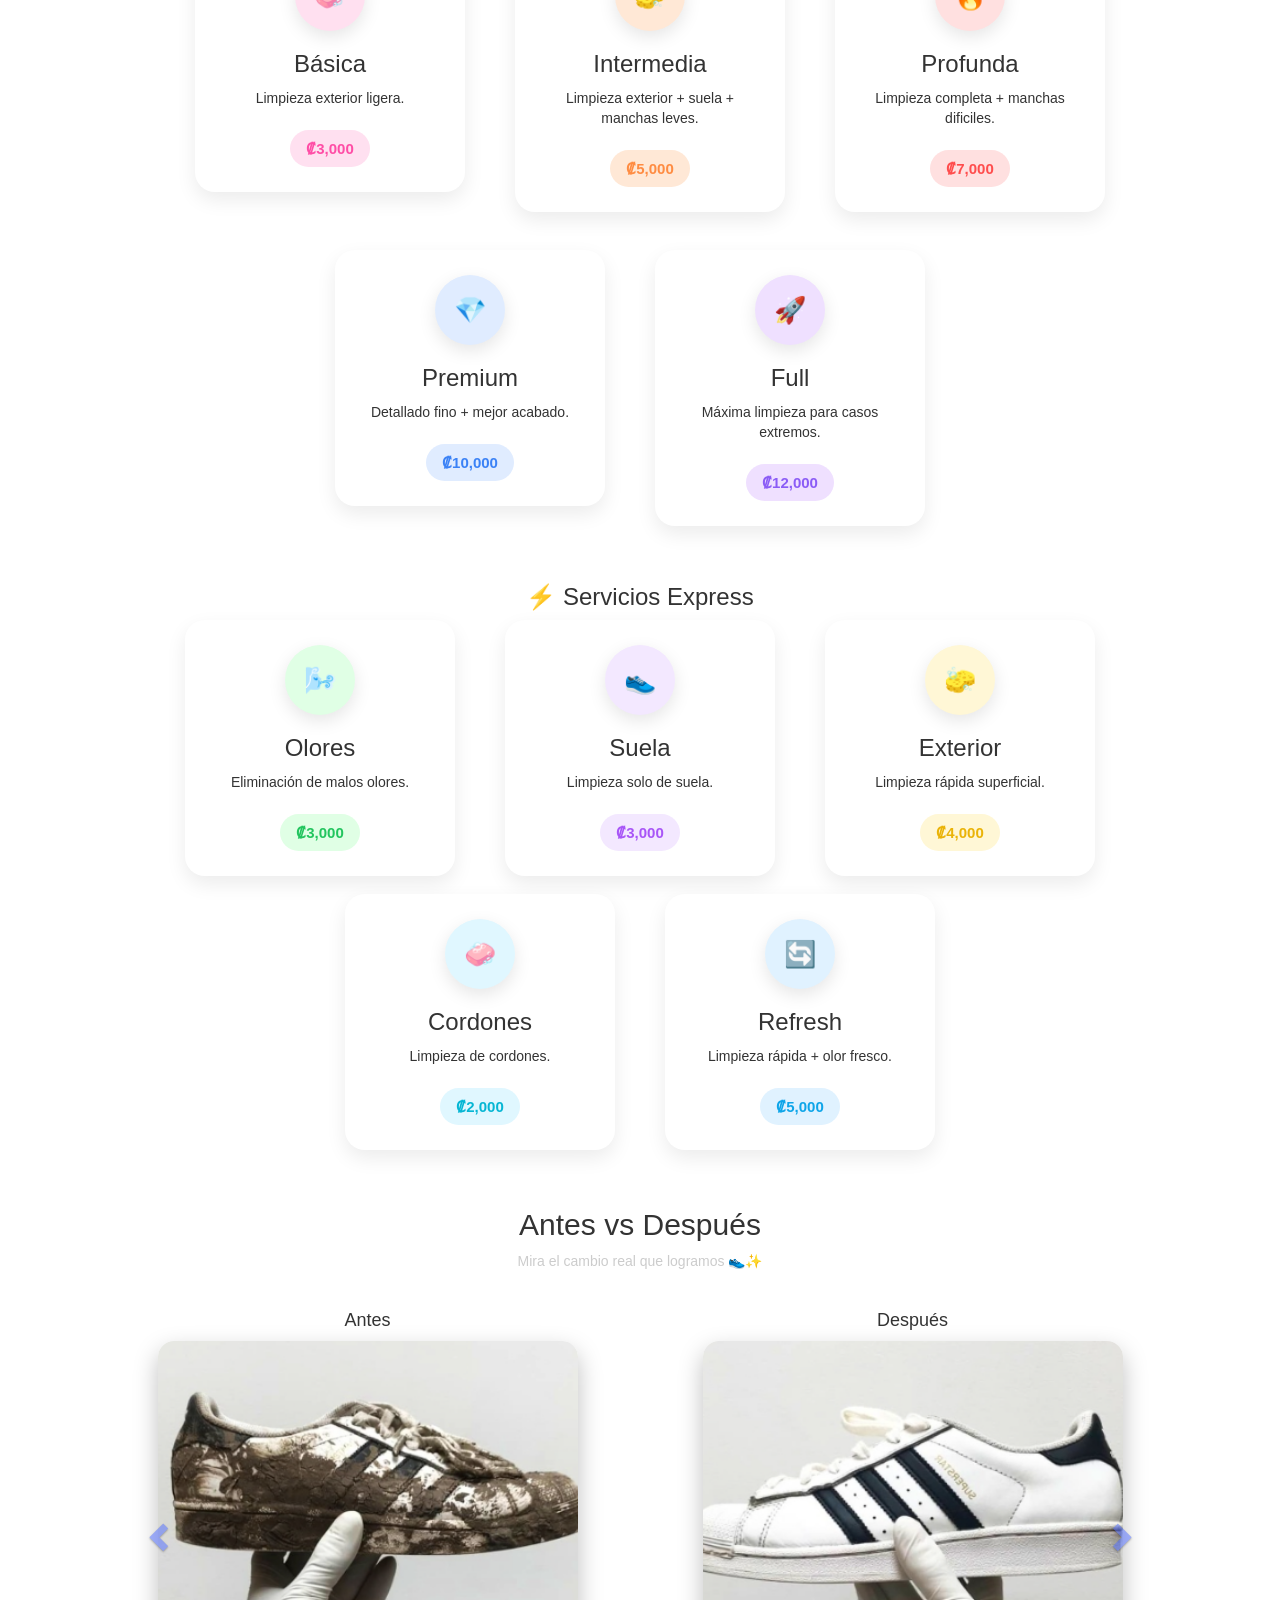
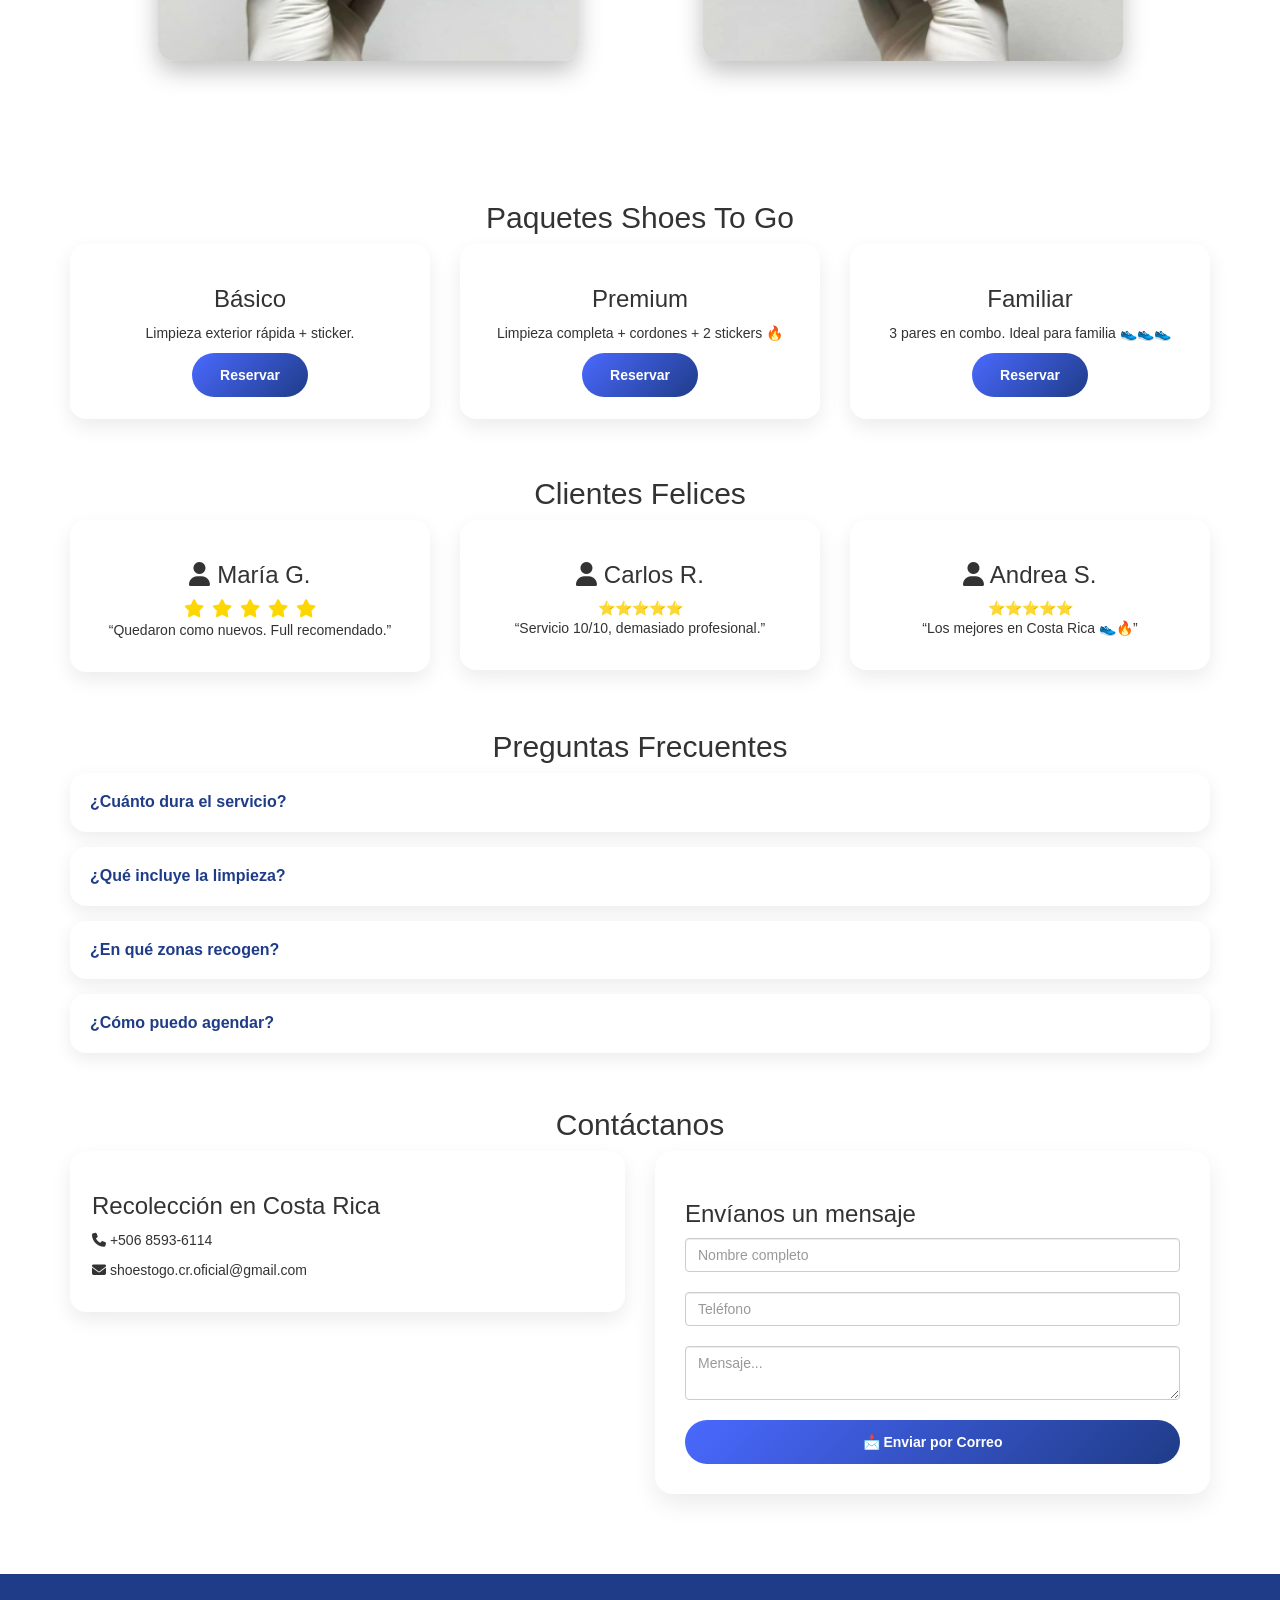
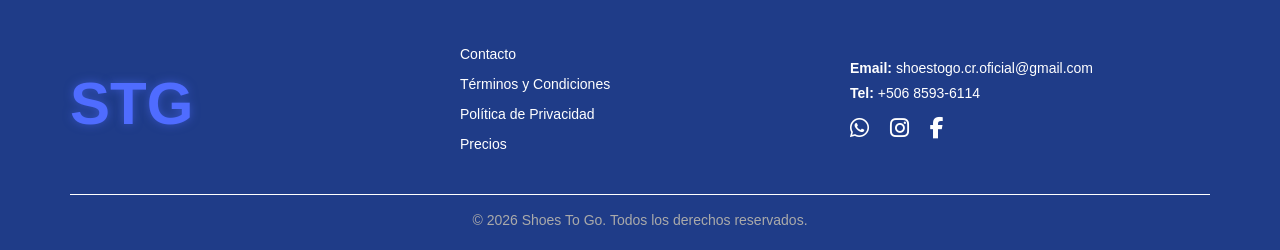
==== commit 9a3e4efc: "Update admin.html" ====
--- a/admin.html
+++ b/admin.html
@@ -24,7 +24,7 @@
 }
 </script>
 
-<div class="container">
+<div class="container admin-box">
 
   <h1 class="text-center">📊 Panel de Reservas</h1>
 
@@ -84,7 +84,7 @@
   snapshot.forEach(docSnap => {
     let data = docSnap.data();
 
-    total += parseInt(data.total.replace(/[₡,]/g, "")) || 0;
+    total += parseInt(data.total.replace(/[₡.,]/g, "")) || 0;
 
     let fila = `
       <tr>
@@ -136,7 +136,7 @@
         <td>${data.hora}</td>
         <td>${data.nombre}</td>
         <td>${data.servicio}</td>
-        <td>${data.total}</td>
+        <td>₡${parseInt(data.total.replace(/[₡.,]/g, "")).toLocaleString()}</td>
         <td>
           <button onclick="eliminarReserva('${docSnap.id}')" class="btn btn-danger btn-xs">❌</button>
         </td>
@@ -145,7 +145,16 @@
 
     tabla.innerHTML += fila;
   });
-
+  if (tabla.innerHTML === "") {
+    tabla.innerHTML = `
+      <tr>
+        <td colspan="6" style="text-align:center; padding:20px;">
+          No hay reservas para esta fecha
+        </td>
+      </tr>
+    `;
+  }
+  
   document.getElementById("totalDia").innerText = "₡" + total.toLocaleString();
 };
 
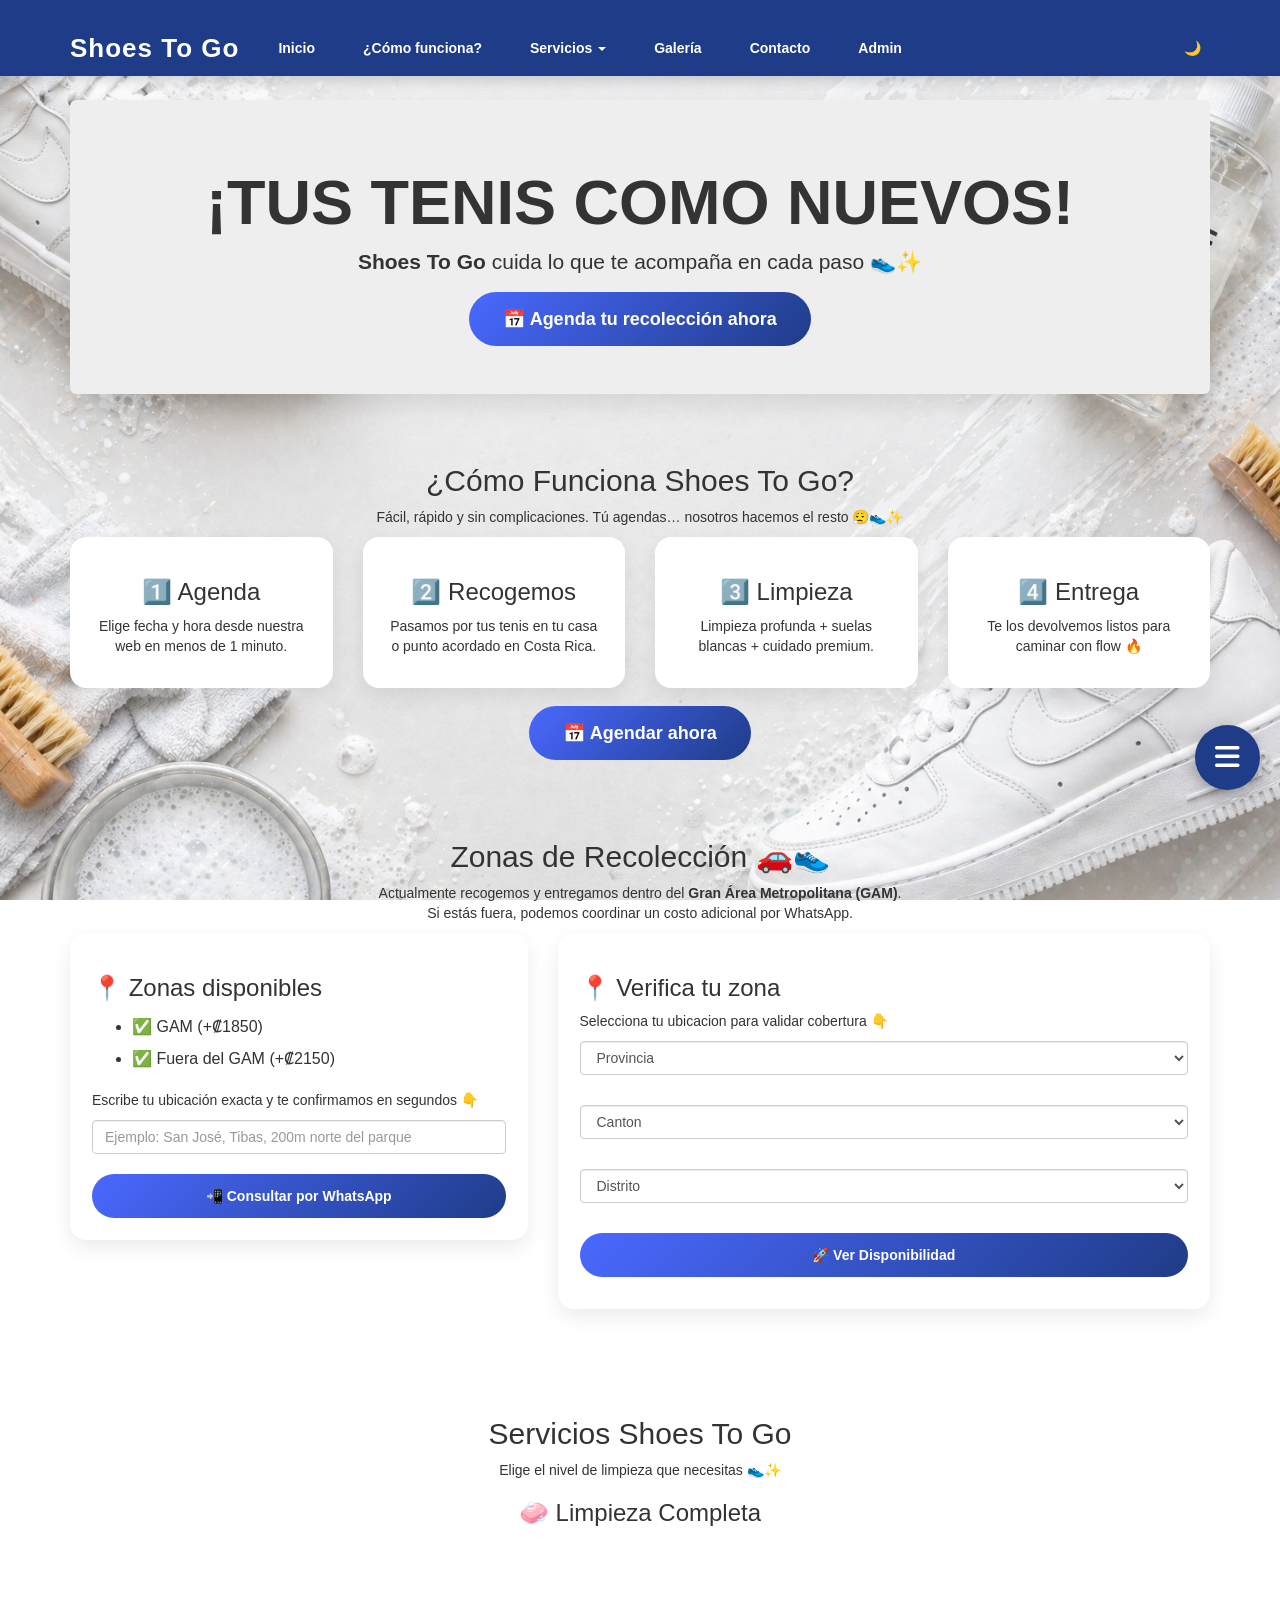
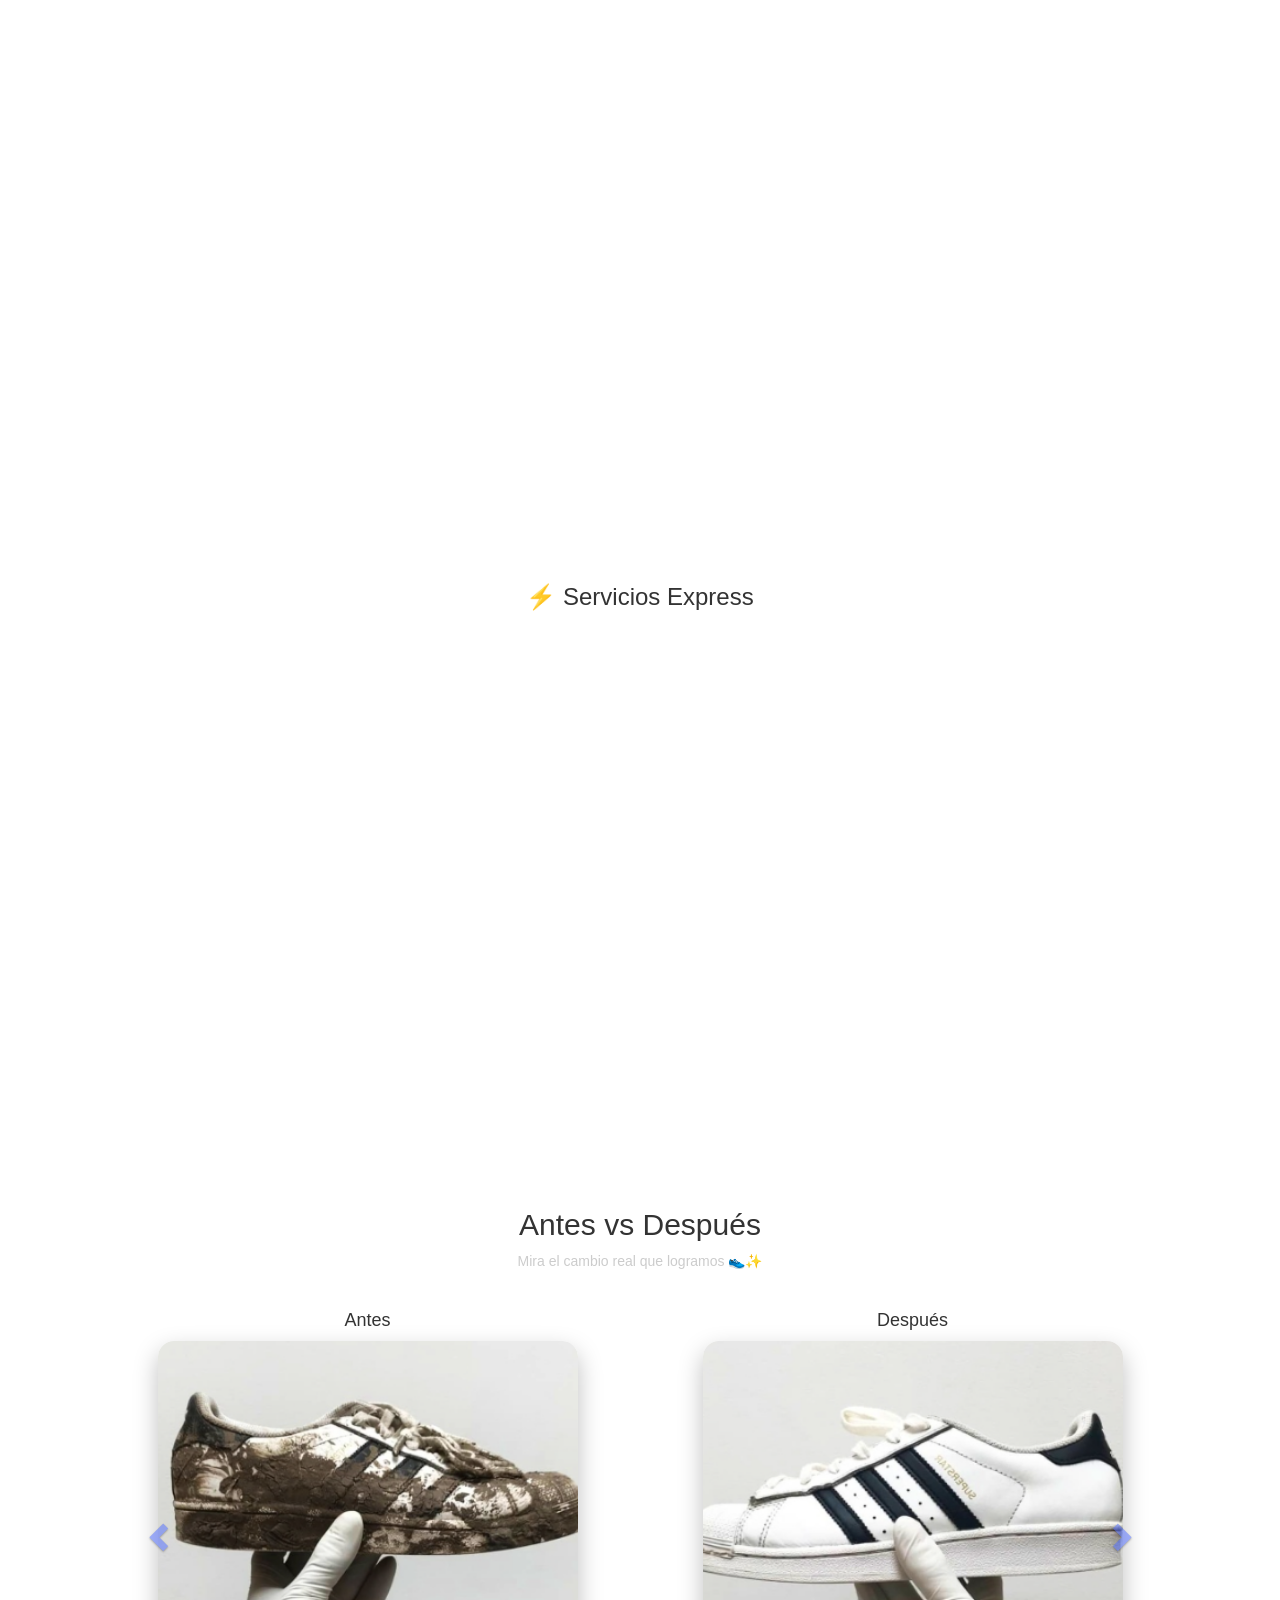
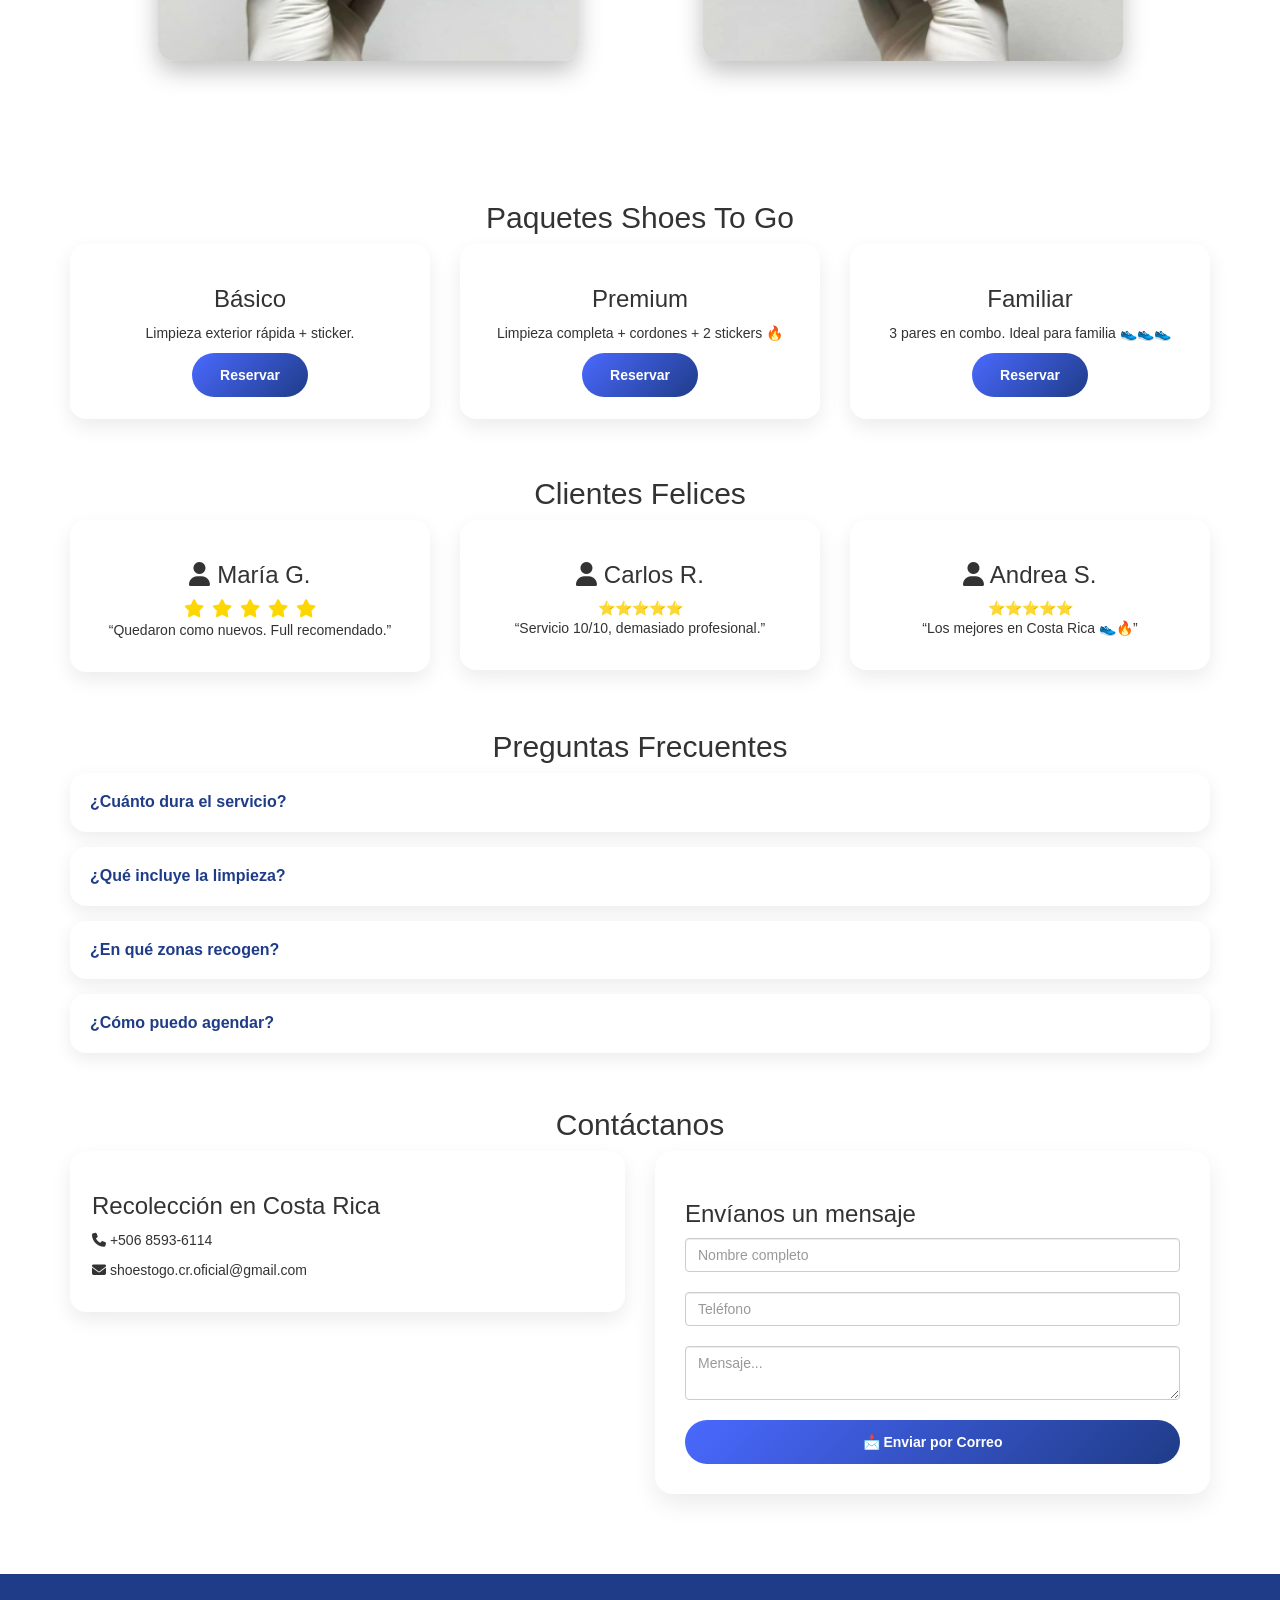
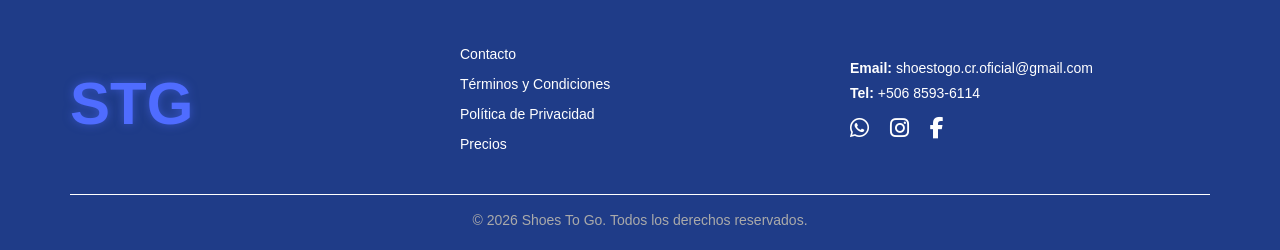
==== commit 84413ecc: "Update admin.html" ====
--- a/admin.html
+++ b/admin.html
@@ -9,6 +9,7 @@
 
 <!-- TU CSS -->
 <link rel="stylesheet" href="style.css">
+<link rel="icon" type="image/png" href="img/logo-chat.png">
 
 </head>
 
@@ -46,6 +47,7 @@
         <th>Hora</th>
         <th>Cliente</th>
         <th>Servicio</th>
+        <th>Extra</th>
         <th>Total</th>
         <th>Acción</th>
       </tr>
@@ -86,21 +88,36 @@
 
     total += parseInt(data.total.replace(/[₡.,]/g, "")) || 0;
 
+    let extrasTexto = data.extras && data.extras.length > 0
+    ? data.extras.map(e => `<span class="badge">${e}</span>`).join(" ")
+    : "—";
+      
     let fila = `
       <tr>
         <td>${data.fecha}</td>
         <td>${data.hora}</td>
         <td>${data.nombre}</td>
         <td>${data.servicio}</td>
+        <td>${extrasTexto}</td>
         <td>${data.total}</td>
         <td>
-          <button onclick="eliminarReserva('${docSnap.id}')" class="btn btn-danger btn-xs">❌</button>
+          <button onclick="eliminarReserva('${docSnap.id}')" class="btn btn-danger btn-xs">✅</button>
         </td>
       </tr>
     `;
 
     tabla.innerHTML += fila;
   });
+
+  if (tabla.innerHTML === "") {
+    tabla.innerHTML = `
+      <tr>
+        <td colspan="6" style="text-align:center; padding:20px;">
+          No hay reservas para esta fecha
+        </td>
+      </tr>
+    `;
+  }
 
   document.getElementById("totalDia").innerText = "₡" + total.toLocaleString();
 }
@@ -126,6 +143,10 @@
   snapshot.forEach(docSnap => {
     let data = docSnap.data();
 
+    let extrasTexto = data.extras && data.extras.length > 0
+    ? data.extras.map(e => `<span class="badge">${e}</span>`).join(" ")
+    : "—";
+
     if (fechaFiltro && data.fecha !== fechaFiltro) return;
 
     total += parseInt(data.total.replace(/[₡,]/g, "")) || 0;
@@ -136,25 +157,16 @@
         <td>${data.hora}</td>
         <td>${data.nombre}</td>
         <td>${data.servicio}</td>
-        <td>₡${parseInt(data.total.replace(/[₡.,]/g, "")).toLocaleString()}</td>
+        <td>${data.total}</td>
         <td>
-          <button onclick="eliminarReserva('${docSnap.id}')" class="btn btn-danger btn-xs">❌</button>
+          <button onclick="eliminarReserva('${docSnap.id}')" class="btn btn-danger btn-xs">✅</button>
         </td>
       </tr>
     `;
 
     tabla.innerHTML += fila;
   });
-  if (tabla.innerHTML === "") {
-    tabla.innerHTML = `
-      <tr>
-        <td colspan="6" style="text-align:center; padding:20px;">
-          No hay reservas para esta fecha
-        </td>
-      </tr>
-    `;
-  }
-  
+
   document.getElementById("totalDia").innerText = "₡" + total.toLocaleString();
 };
 
--- a/style.css
+++ b/style.css
@@ -1231,3 +1231,91 @@
     margin-top: 20px;
   }
 }
+
+/* ============================= */
+/* 📄 LEGAL PAGES (TERMINOS / POLITICA) */
+/* ============================= */
+
+.legal-page {
+    margin-top: 100px;
+    margin-bottom: 60px;
+    max-width: 900px;
+    
+    background: rgba(0, 0, 0, 0.75);
+    padding: 40px;
+    border-radius: 20px;
+    
+    backdrop-filter: blur(10px);
+}
+
+/* TITULO */
+.legal-page h1 {
+    text-align: center;
+    margin-bottom: 10px;
+}
+
+/* FECHA */
+.legal-page p strong {
+    display: block;
+    text-align: center;
+    font-size: 13px;
+    margin-bottom: 30px;
+    color: #bbb;
+}
+
+/* SECCIONES */
+.legal-page h3 {
+    margin-top: 25px;
+    color: #4a69ff;
+}
+
+/* TEXTO */
+.legal-page p,
+.legal-page li {
+    color: #ddd;
+    line-height: 1.6;
+}
+
+/* LISTAS */
+.legal-page ul {
+    margin-left: 20px;
+    margin-bottom: 15px;
+}
+
+/* 🌞 MODO CLARO */
+body:not(.dark-mode) .legal-page {
+    background: rgba(255,255,255,0.95);
+}
+
+body:not(.dark-mode) .legal-page p,
+body:not(.dark-mode) .legal-page li {
+    color: #333;
+}
+
+body:not(.dark-mode) .legal-page p strong {
+    color: #666;
+}
+
+/* ADMIN PANEL PRO */
+.admin-box {
+  background: rgba(0,0,0,0.75);
+  padding: 30px;
+  border-radius: 20px;
+  backdrop-filter: blur(10px);
+  margin-top: 100px;
+  color: white;
+}
+
+.admin-box h1 {
+  color: #4a69ff;
+}
+
+.admin-box table {
+  background: rgba(255,255,255,0.05);
+  color: white;
+}
+
+.admin-box th {
+  background: rgba(255,255,255,0.1);
+  color: #4a69ff;
+}
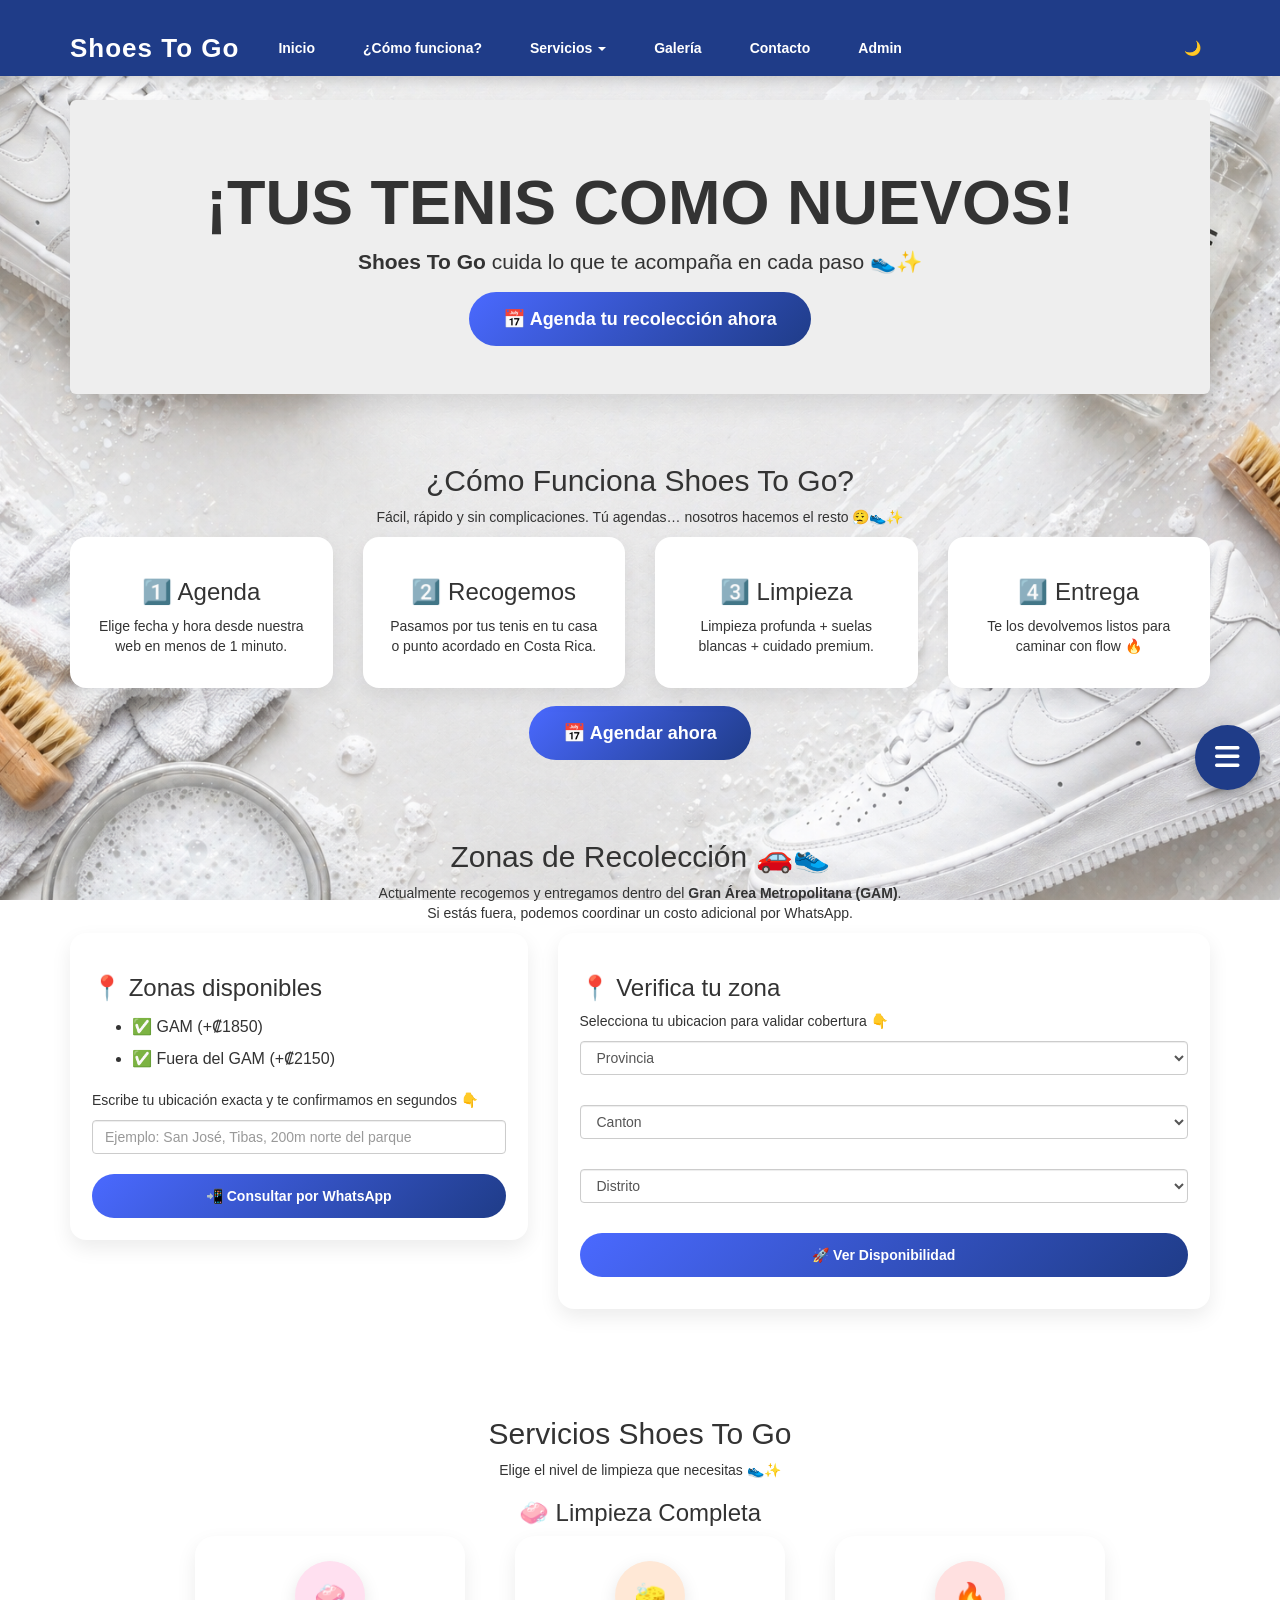
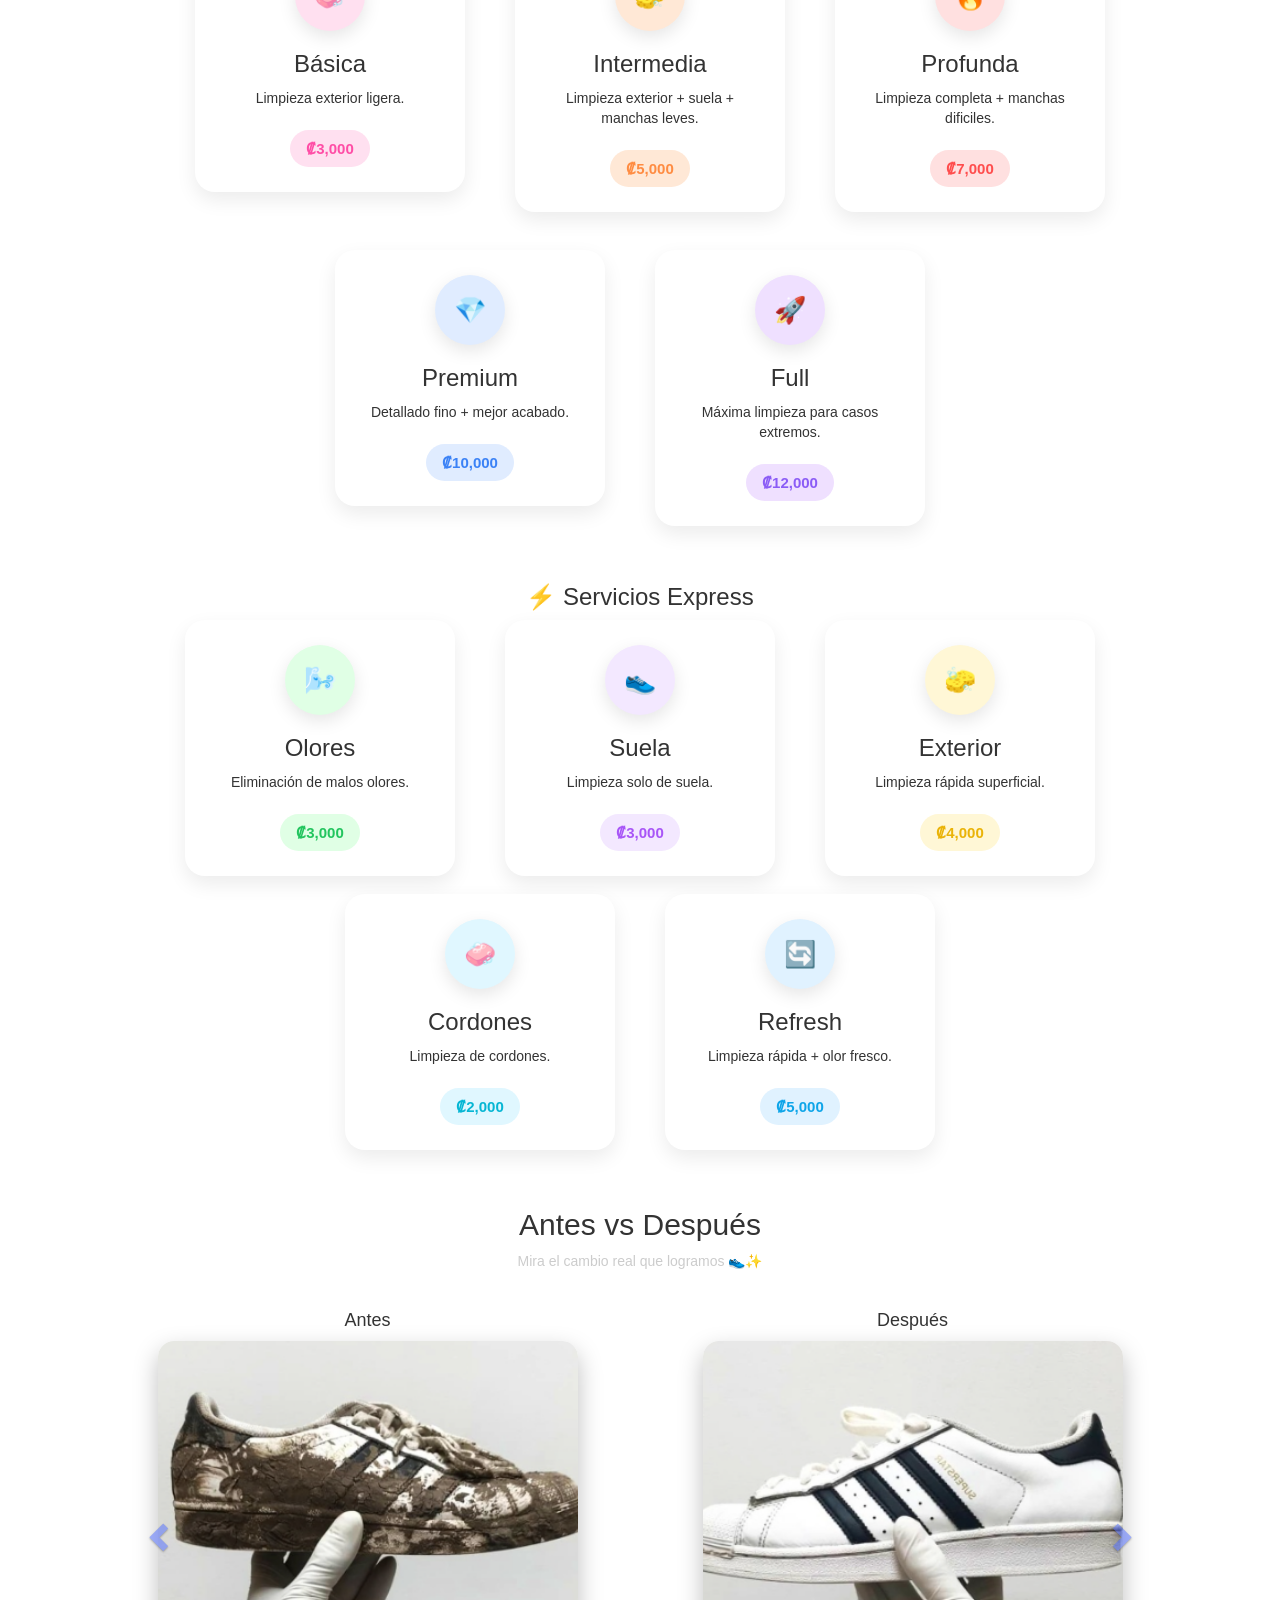
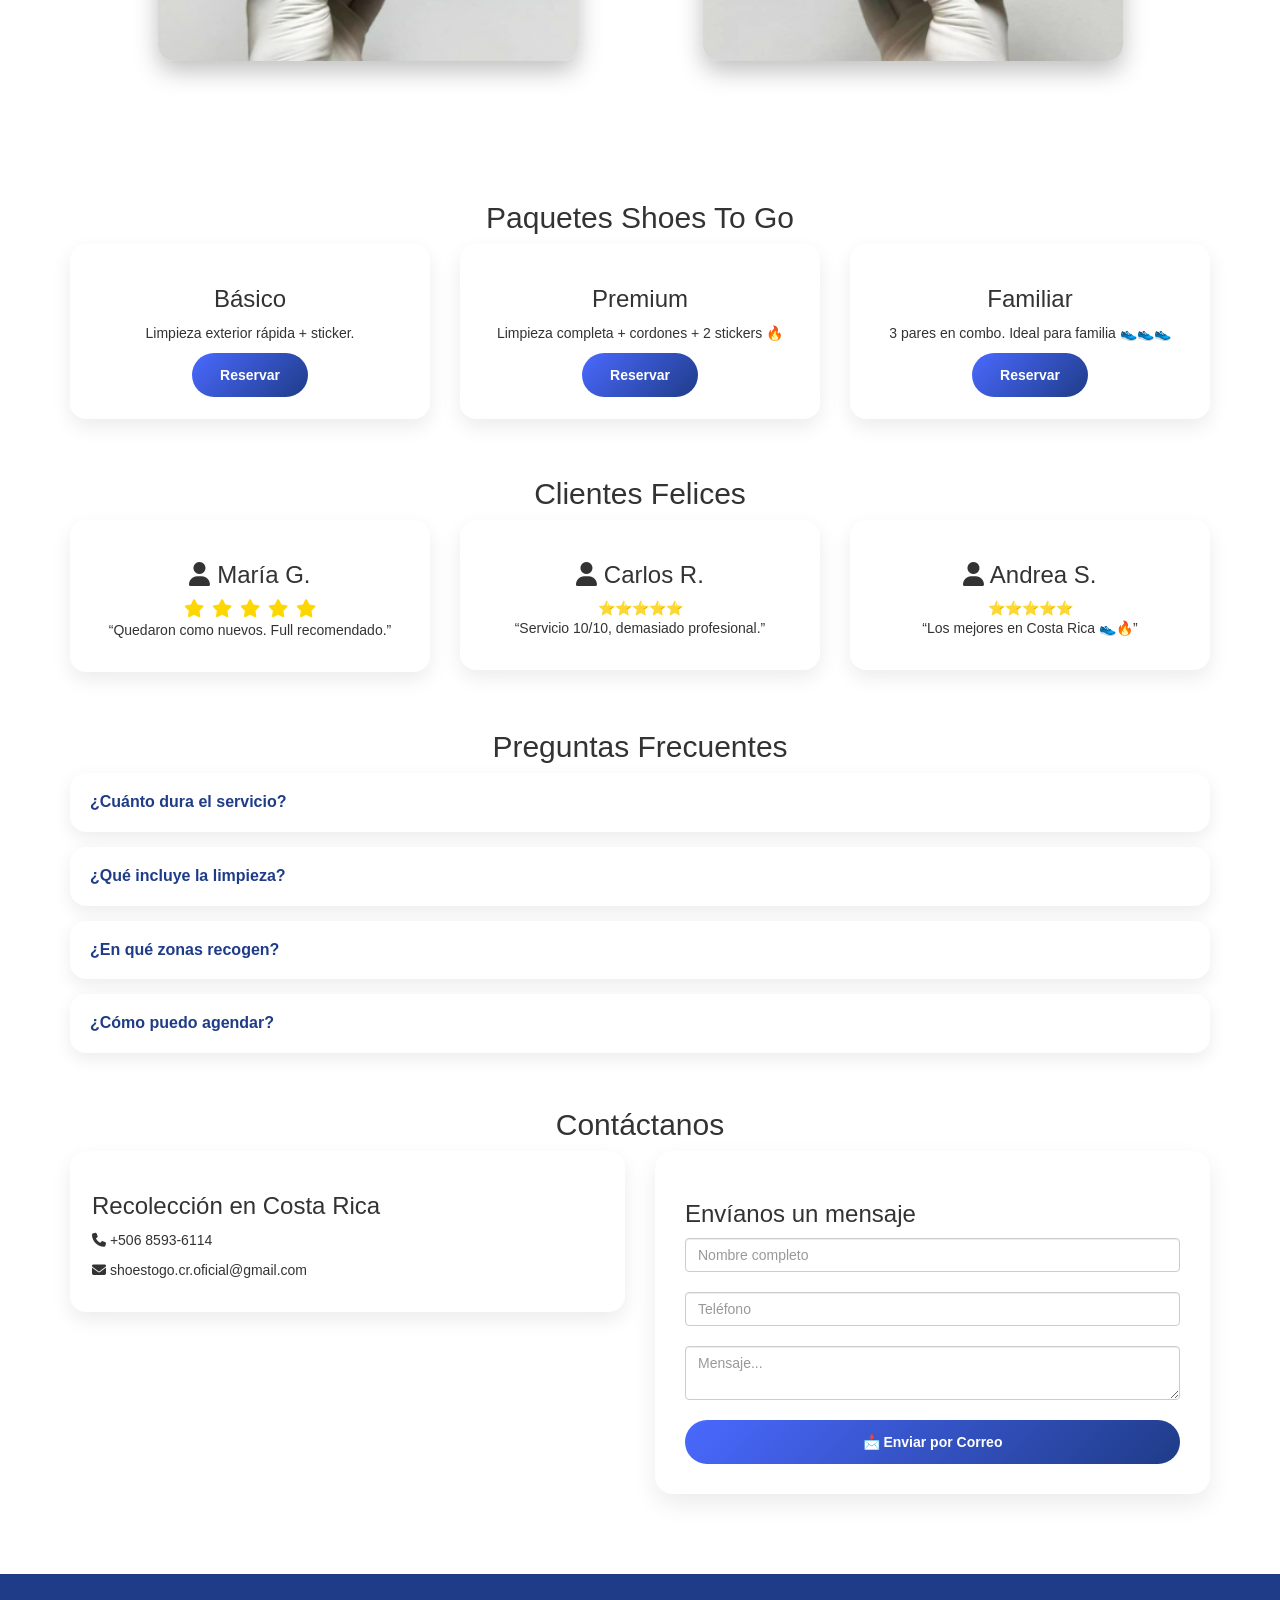
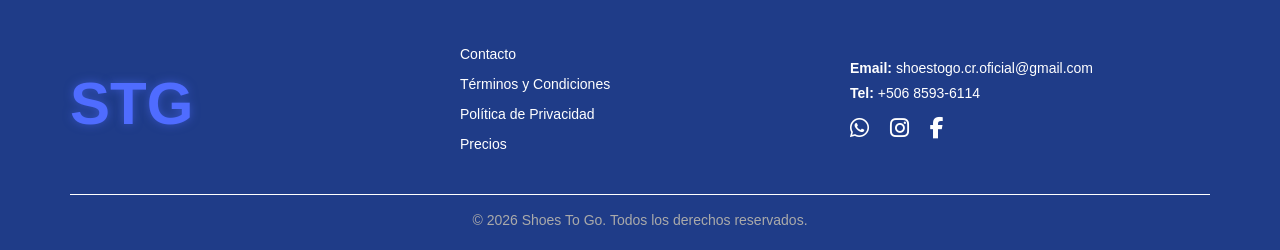
==== commit 0aaff68e: "Update admin.html" ====
--- a/admin.html
+++ b/admin.html
@@ -101,7 +101,7 @@
         <td>${extrasTexto}</td>
         <td>${data.total}</td>
         <td>
-          <button onclick="eliminarReserva('${docSnap.id}')" class="btn btn-danger btn-xs">✅</button>
+          <button onclick="eliminarReserva('${docSnap.id}')" class="btn btn-eliminar btn-xs">⫸</button>
         </td>
       </tr>
     `;
@@ -159,7 +159,7 @@
         <td>${data.servicio}</td>
         <td>${data.total}</td>
         <td>
-          <button onclick="eliminarReserva('${docSnap.id}')" class="btn btn-danger btn-xs">✅</button>
+          <button onclick="eliminarReserva('${docSnap.id}')" class="btn btn-eliminar btn-xs">✔️</button>
         </td>
       </tr>
     `;
--- a/style.css
+++ b/style.css
@@ -1319,3 +1319,12 @@
   background: rgba(255,255,255,0.1);
   color: #4a69ff;
 }
+
+td {
+  vertical-align: middle !important;
+}
+
+td:nth-child(5) {
+  font-size: 13px;
+  color: #bbb;
+}
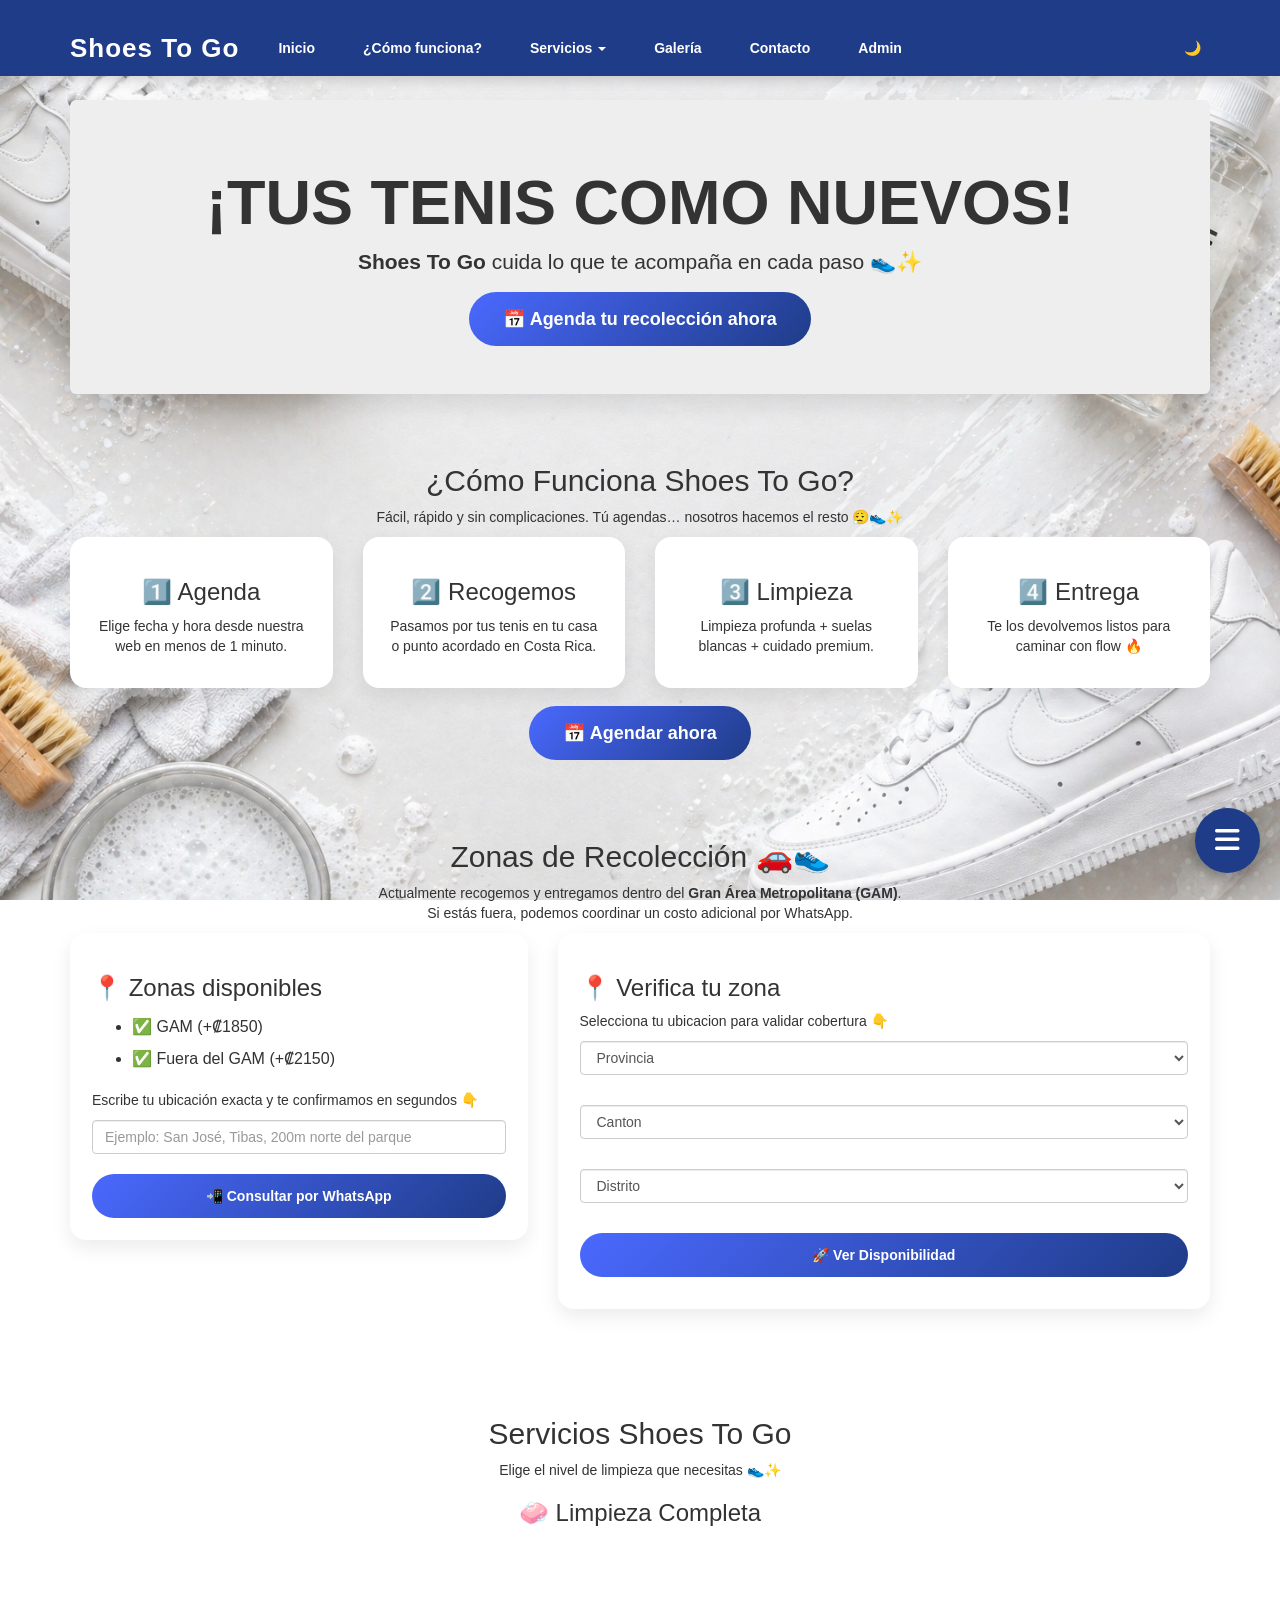
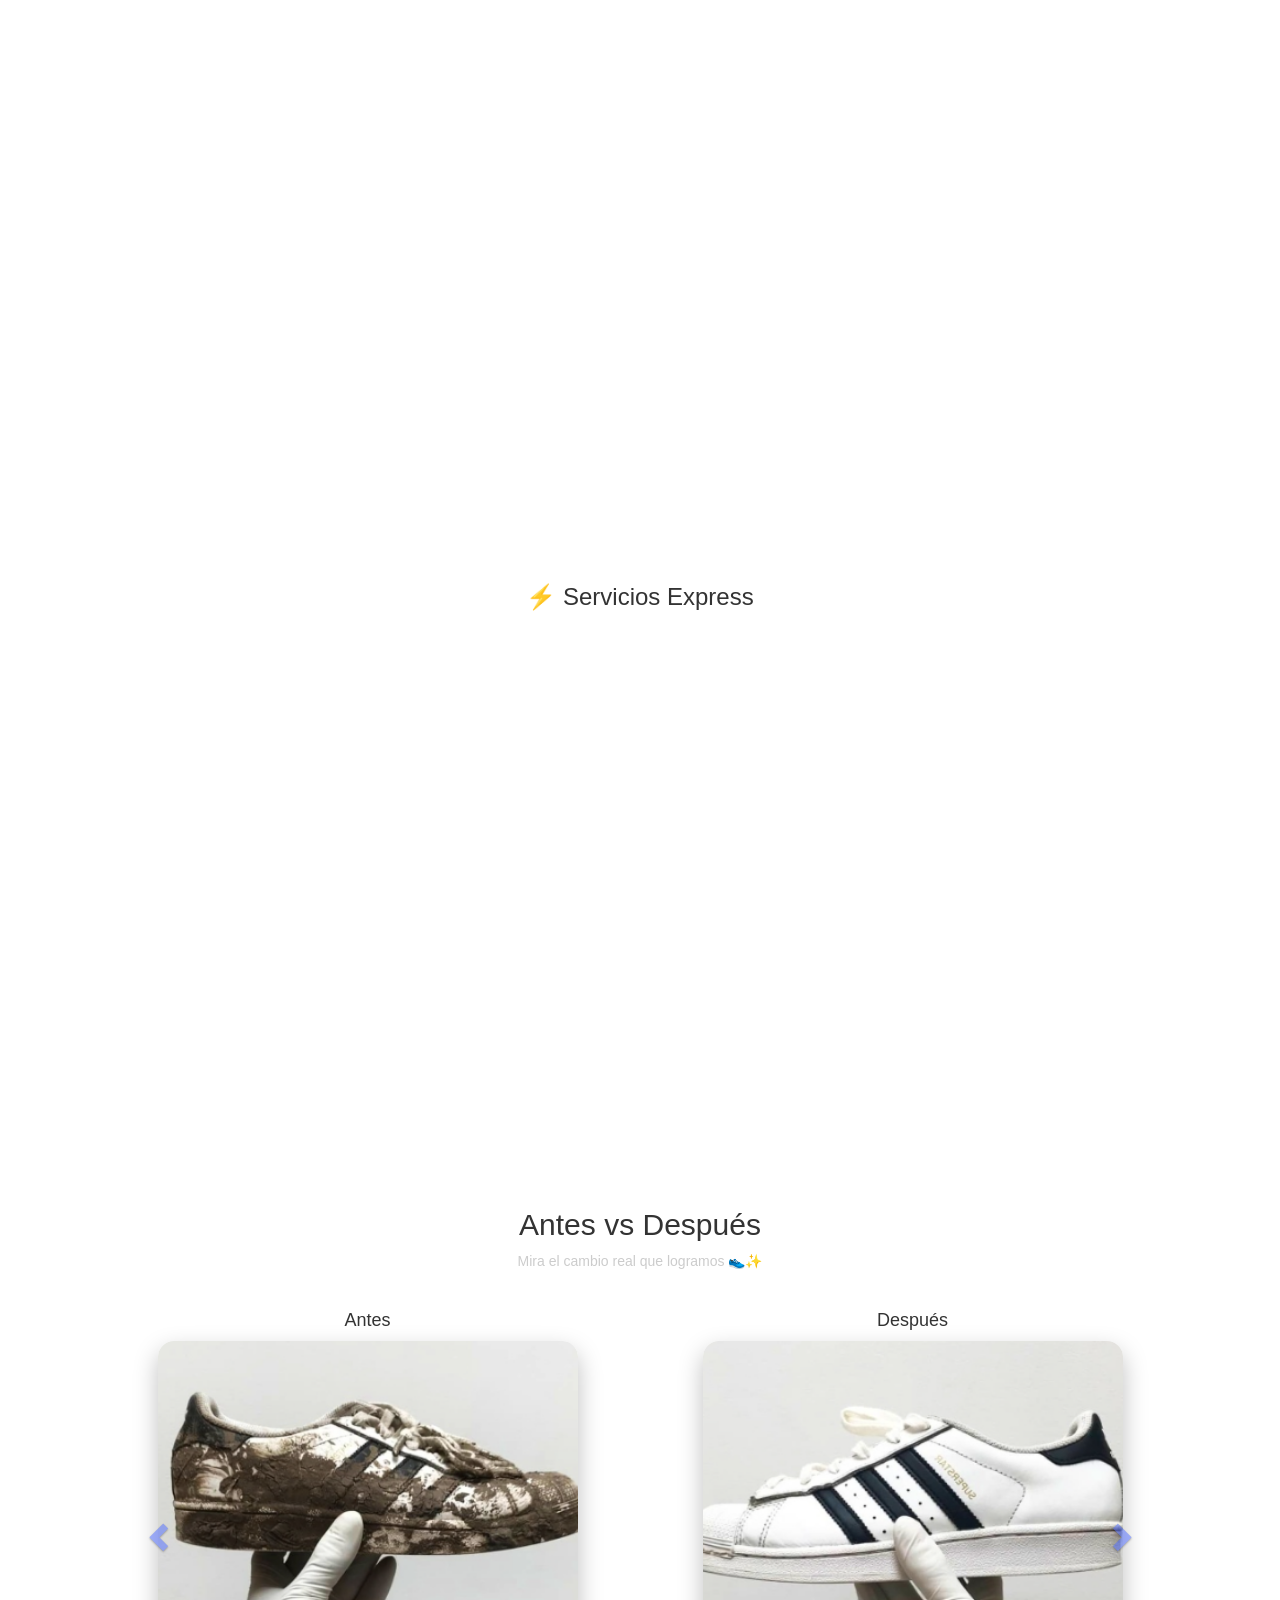
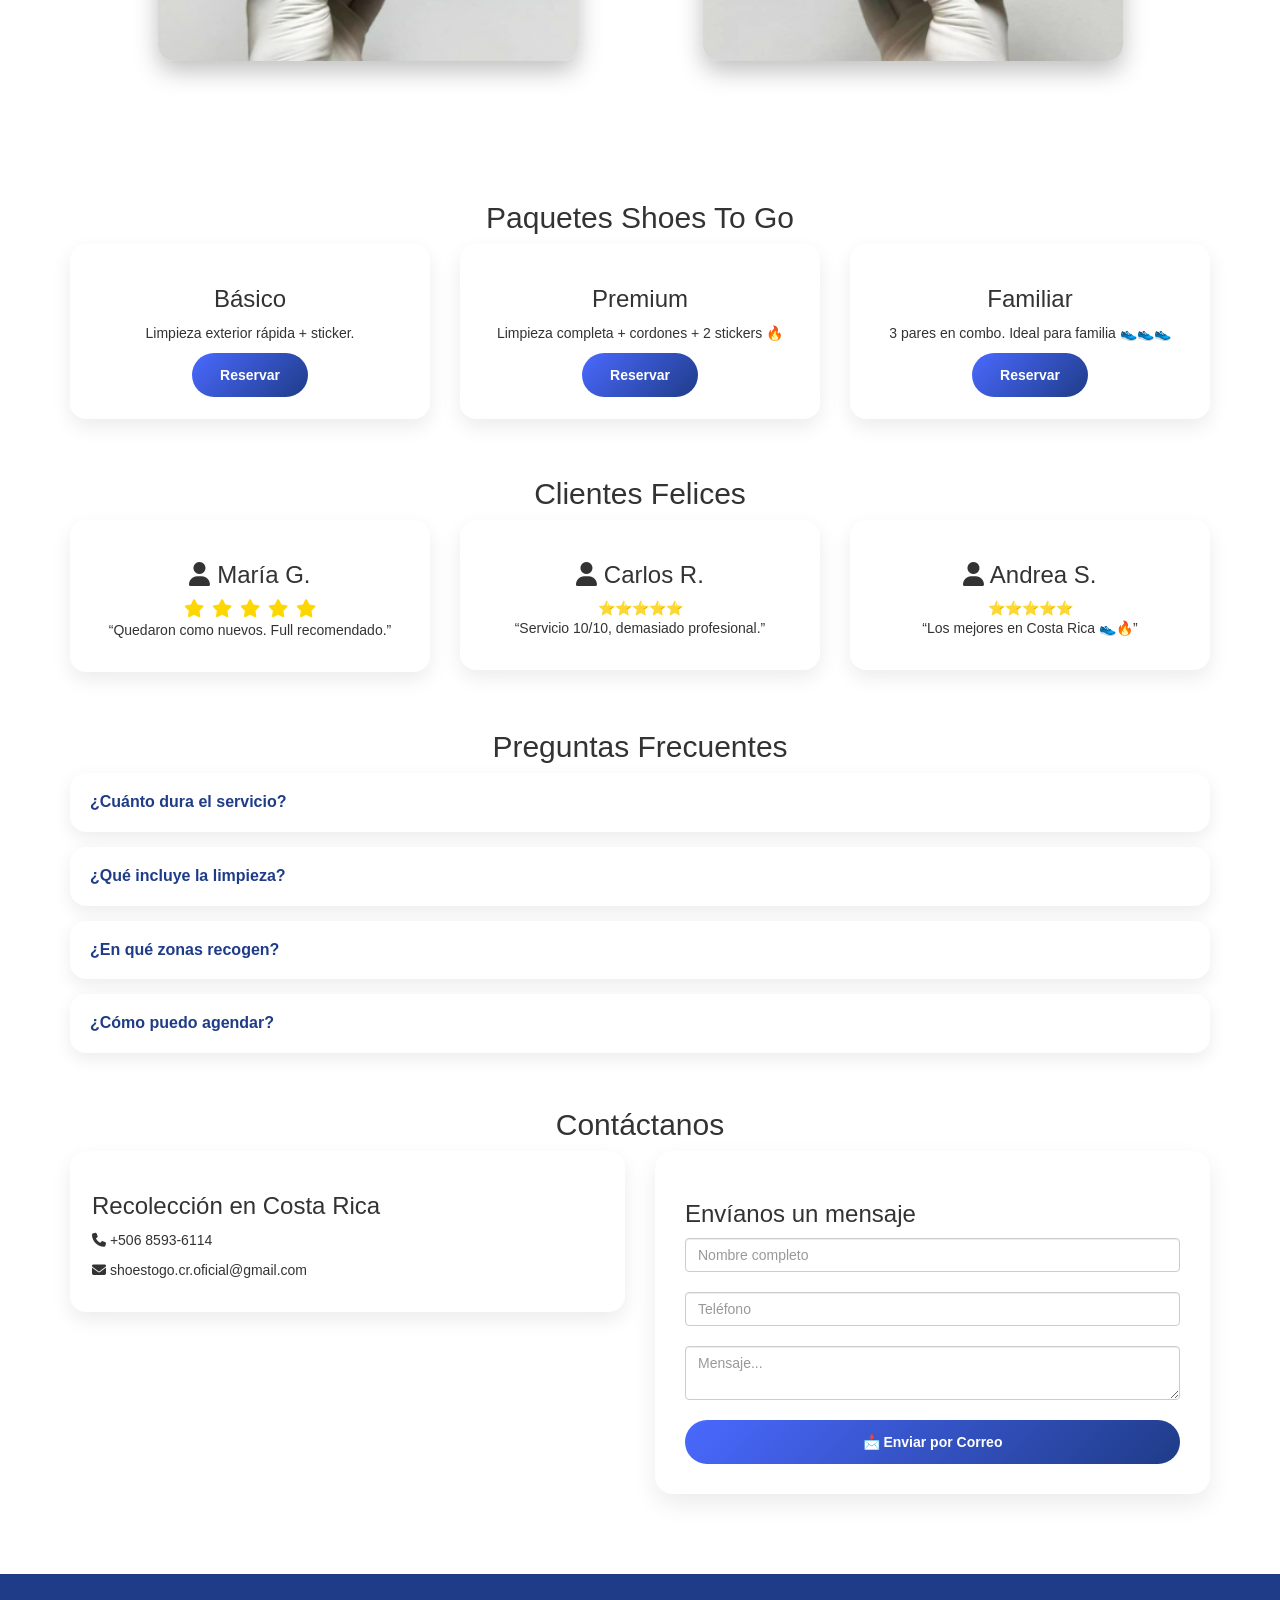
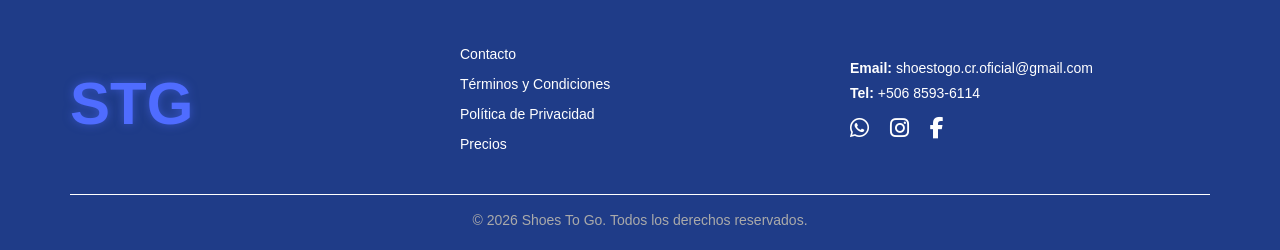
==== commit 20475528: "Update admin.html" ====
--- a/admin.html
+++ b/admin.html
@@ -9,7 +9,7 @@
 
 <!-- TU CSS -->
 <link rel="stylesheet" href="style.css">
-<link rel="icon" type="image/png" href="img/logo-chat.png">
+<link rel="icon" type="image/png" href="img/LOGO.png">
 
 </head>
 
--- a/style.css
+++ b/style.css
@@ -905,7 +905,7 @@
 
 .floating-menu {
     position: fixed;
-    bottom: 110px;
+    bottom: 27px;
     right: 20px;
     z-index: 999;
 }
@@ -1328,3 +1328,26 @@
   font-size: 13px;
   color: #bbb;
 }
+
+.table td,
+.table th {
+  vertical-align: middle !important;
+}
+
+.btn-eliminar {
+    background: #249653 !important;
+    border: none !important;
+    color: white;
+    border-radius: 20px;
+    padding: 10px 18px;
+}
+
+.btn-eliminar:hover {
+    background: #27ae60 !important;
+}
+
+.btn.btn-eliminar {
+    background: #14703a !important;
+    border: none !important;
+    color: white !important;
+}
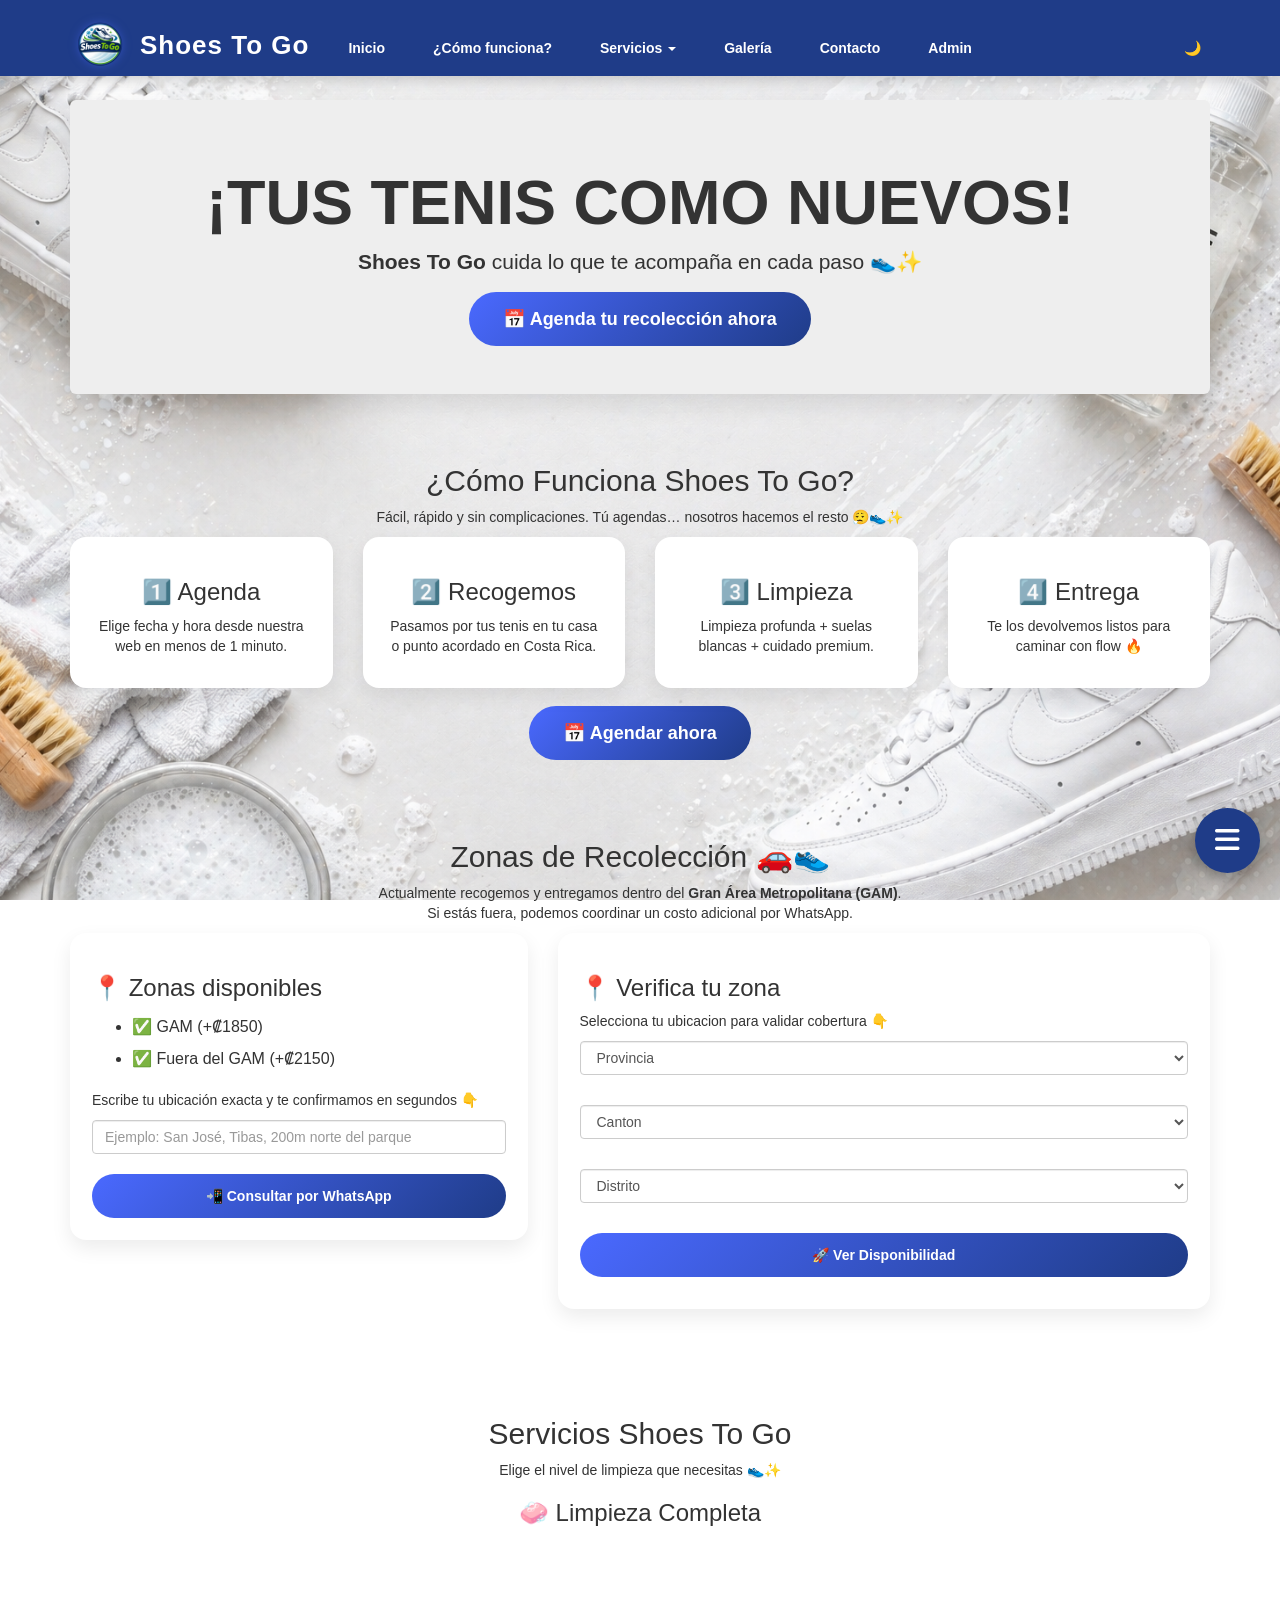
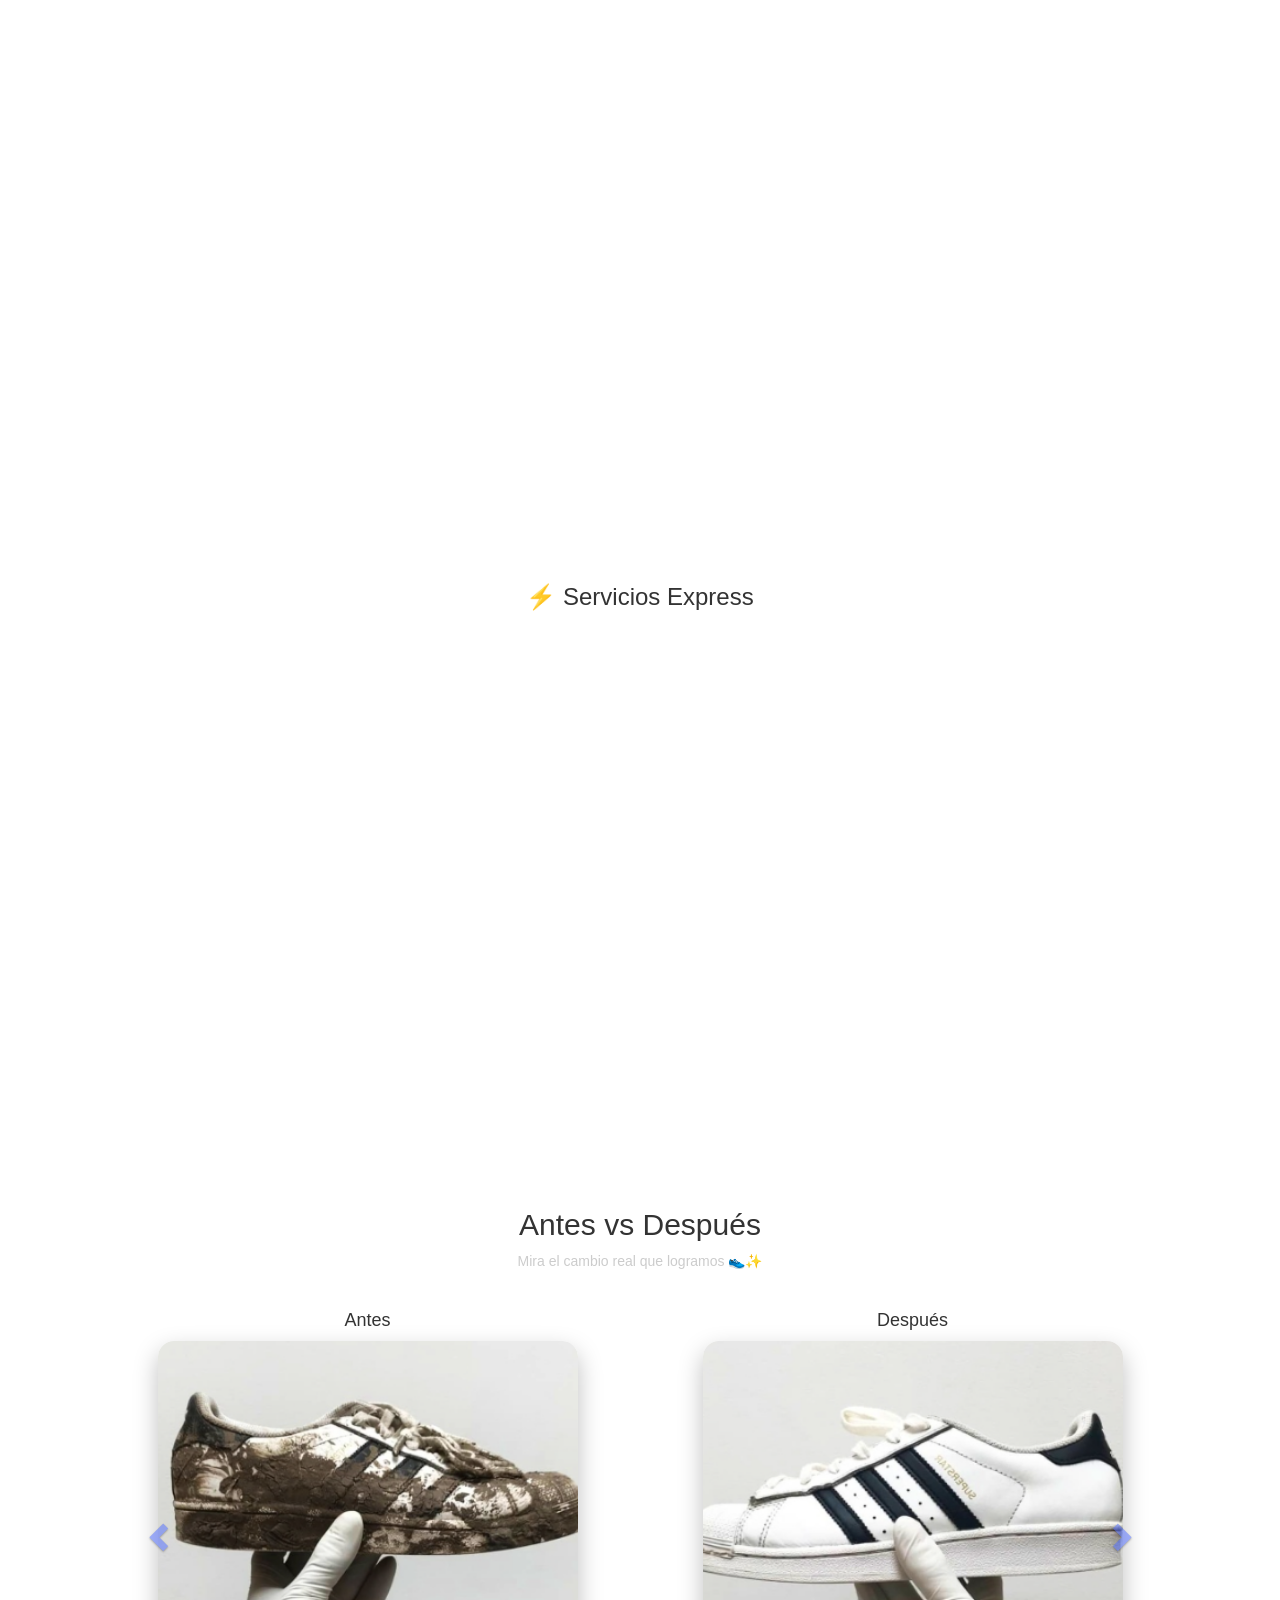
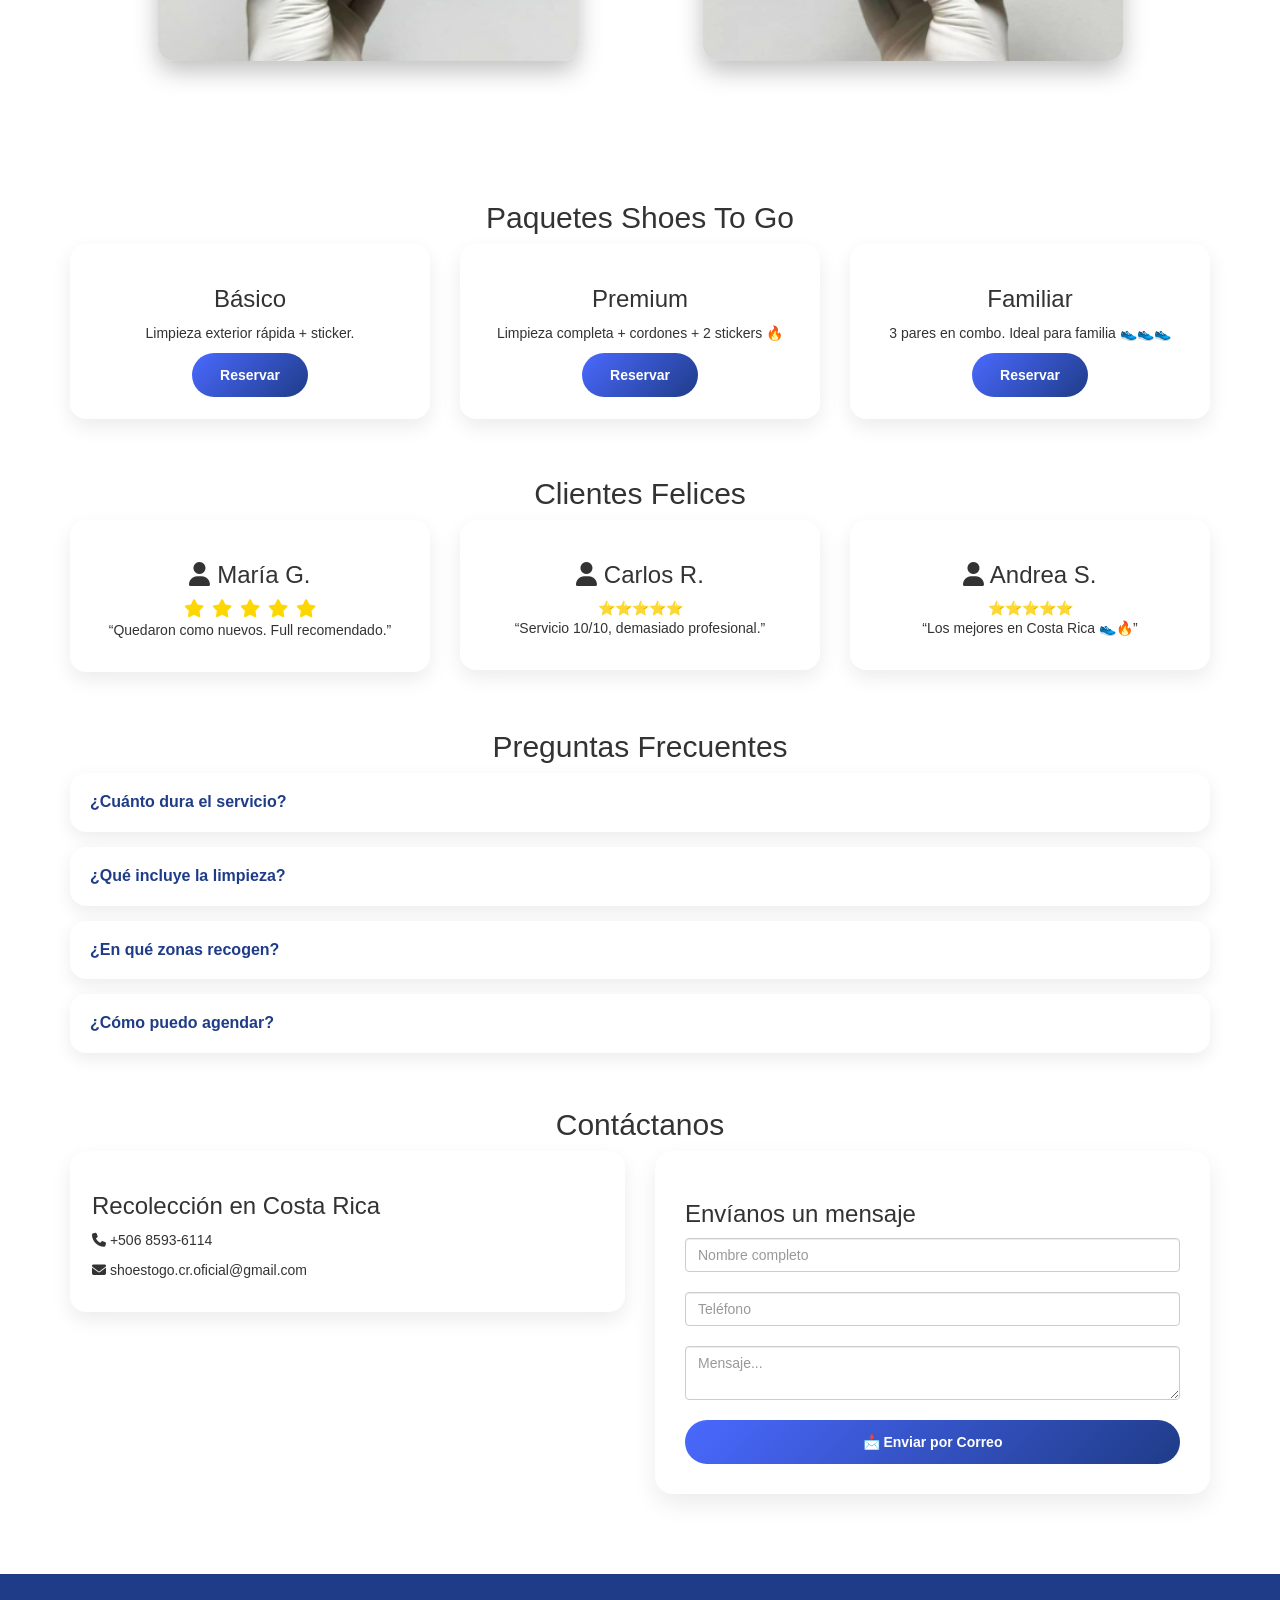
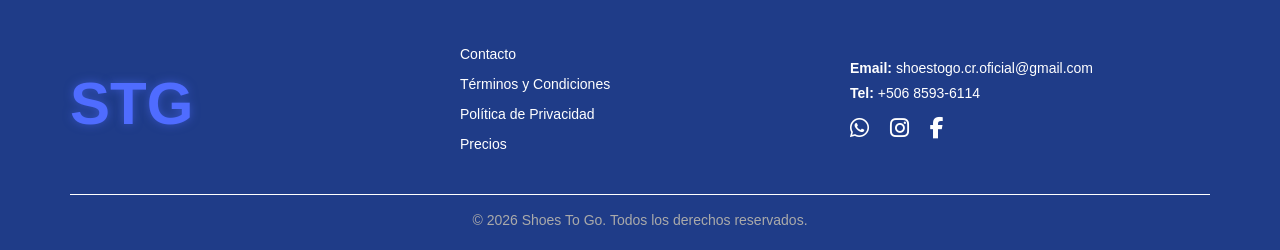
==== commit 6afae209: "Update admin.html" ====
--- a/admin.html
+++ b/admin.html
@@ -47,8 +47,9 @@
         <th>Hora</th>
         <th>Cliente</th>
         <th>Servicio</th>
-        <th>Extra</th>
+        <th>Extras</th>
         <th>Total</th>
+        <th>T&C</th>
         <th>Acción</th>
       </tr>
     </thead>
@@ -83,15 +84,25 @@
 
   let snapshot = await getDocs(collection(db, "reservas"));
 
+  let reservas = [];
+
   snapshot.forEach(docSnap => {
-    let data = docSnap.data();
+    reservas.push({ id: docSnap.id, ...docSnap.data() });
+  });
+
+  // 🔥 ordenar por fecha y hora
+  reservas.sort((a, b) => (a.fecha + a.hora).localeCompare(b.fecha + b.hora));
+
+  reservas.forEach(data => {
 
     total += parseInt(data.total.replace(/[₡.,]/g, "")) || 0;
 
     let extrasTexto = data.extras && data.extras.length > 0
-    ? data.extras.map(e => `<span class="badge">${e}</span>`).join(" ")
-    : "—";
-      
+      ? data.extras.map(e => `<span class="badge">${e}</span>`).join(" ")
+      : "—";
+
+    let acepta = data.aceptaTerminos ? "✅" : "❌";
+
     let fila = `
       <tr>
         <td>${data.fecha}</td>
@@ -100,8 +111,9 @@
         <td>${data.servicio}</td>
         <td>${extrasTexto}</td>
         <td>${data.total}</td>
+        <td>${acepta}</td>
         <td>
-          <button onclick="eliminarReserva('${docSnap.id}')" class="btn btn-eliminar btn-xs">⫸</button>
+          <button onclick="eliminarReserva('${data.id}')" class="btn btn-eliminar btn-xs">🗑️</button>
         </td>
       </tr>
     `;
@@ -112,8 +124,8 @@
   if (tabla.innerHTML === "") {
     tabla.innerHTML = `
       <tr>
-        <td colspan="6" style="text-align:center; padding:20px;">
-          No hay reservas para esta fecha
+        <td colspan="8" style="text-align:center; padding:20px;">
+          No hay reservas
         </td>
       </tr>
     `;
@@ -121,16 +133,8 @@
 
   document.getElementById("totalDia").innerText = "₡" + total.toLocaleString();
 }
-
+  
 // 🔥 ELIMINAR
-window.eliminarReserva = async function(id) {
-  if (!confirm("¿Eliminar reserva?")) return;
-
-  await deleteDoc(doc(db, "reservas", id));
-  cargarReservas();
-};
-
-// 🔥 FILTRAR
 window.filtrar = async function() {
   let fechaFiltro = document.getElementById("filtroFecha").value;
   let tabla = document.getElementById("tablaReservas");
@@ -143,13 +147,15 @@
   snapshot.forEach(docSnap => {
     let data = docSnap.data();
 
+    if (fechaFiltro && data.fecha !== fechaFiltro) return;
+
+    total += parseInt(data.total.replace(/[₡.,]/g, "")) || 0;
+
     let extrasTexto = data.extras && data.extras.length > 0
-    ? data.extras.map(e => `<span class="badge">${e}</span>`).join(" ")
-    : "—";
-
-    if (fechaFiltro && data.fecha !== fechaFiltro) return;
-
-    total += parseInt(data.total.replace(/[₡,]/g, "")) || 0;
+      ? data.extras.map(e => `<span class="badge">${e}</span>`).join(" ")
+      : "—";
+
+    let acepta = data.aceptaTerminos ? "✅" : "❌";
 
     let fila = `
       <tr>
@@ -157,15 +163,27 @@
         <td>${data.hora}</td>
         <td>${data.nombre}</td>
         <td>${data.servicio}</td>
+        <td>${extrasTexto}</td>
         <td>${data.total}</td>
+        <td>${acepta}</td>
         <td>
-          <button onclick="eliminarReserva('${docSnap.id}')" class="btn btn-eliminar btn-xs">✔️</button>
+          <button onclick="eliminarReserva('${docSnap.id}')" class="btn btn-eliminar btn-xs">🗑️</button>
         </td>
       </tr>
     `;
 
     tabla.innerHTML += fila;
   });
+
+  if (tabla.innerHTML === "") {
+    tabla.innerHTML = `
+      <tr>
+        <td colspan="8" style="text-align:center; padding:20px;">
+          No hay reservas para esta fecha
+        </td>
+      </tr>
+    `;
+  }
 
   document.getElementById("totalDia").innerText = "₡" + total.toLocaleString();
 };
--- a/style.css
+++ b/style.css
@@ -122,11 +122,7 @@
 /* 🔥 HERO PREMIUM */
 /* ============================= */
 
-.contact-hero {
-  padding: 100px 0;
-  background: linear-gradient(135deg, #0b0f14, #1c1c1c);
-  color: white;
-}
+
 
 .contact-tag {
   color: #4a69ff;
@@ -165,50 +161,6 @@
 }
 
 /* ============================= */
-/* 📩 CONTACT INFO */
-/* ============================= */
-
-.contact-info {
-  padding: 80px 20px;
-  background: #111;
-  color: white;
-  text-align: center;
-}
-
-.contact-info h2 {
-  font-size: 32px;
-  margin-bottom: 15px;
-}
-
-.contact-info p {
-  color: #bbb;
-}
-
-.contact-info .col-md-3 {
-  margin-top: 30px;
-}
-
-/* ICONOS */
-.contact-info h3 {
-  font-size: 32px;
-  color: #ff9900;
-}
-
-/* LINKS */
-.contact-info a {
-  display: inline-block;
-  margin-top: 10px;
-  color: #4a69ff;
-  font-weight: bold;
-}
-
-/* HOVER PRO */
-.contact-info .col-md-3:hover {
-  transform: translateY(-5px);
-  transition: 0.3s;
-}
-
-/* ============================= */
 /* 🌙 MODO CLARO (opcional) */
 /* ============================= */
 
@@ -217,14 +169,17 @@
   color: #222;
 }
 
-body:not(.dark-mode) .contact-info {
-  background: #fff;
-  color: #222;
-}
-
 body:not(.dark-mode) .contact-info p {
   color: #555;
 }
+
+/* 🔵 TITULO */
+.contact-info h2 {
+  color: #4a69ff;
+}
+
+/* 📝 TEXTO */
+
 
 /* ============================= */
 /* ☀️ FIX MODO CLARO CONTACT */
@@ -250,7 +205,7 @@
 .contact-icon {
   font-size: 30px;
   margin-bottom: 10px;
-  color: #1f3c88; /* 🔥 naranja como en la referencia */
+  color: #4a69ff; 
 }
 
 /* Hover elegante */
@@ -435,6 +390,16 @@
 /* ✅ NAVBAR CORPORATIVA PREMIUM */
 /* ============================= */
 
+.logo-navbar {
+    height: 60px;
+    margin-right: 10px;
+    filter: drop-shadow(0 0 5px rgba(74,105,255,0.5));
+}
+
+.navbar-brand {
+    display: flex;
+    align-items: center;
+}
 
 .navbar-inverse {
     background: #1f3c88 !important;
@@ -1351,3 +1316,4 @@
     border: none !important;
     color: white !important;
 }
+
